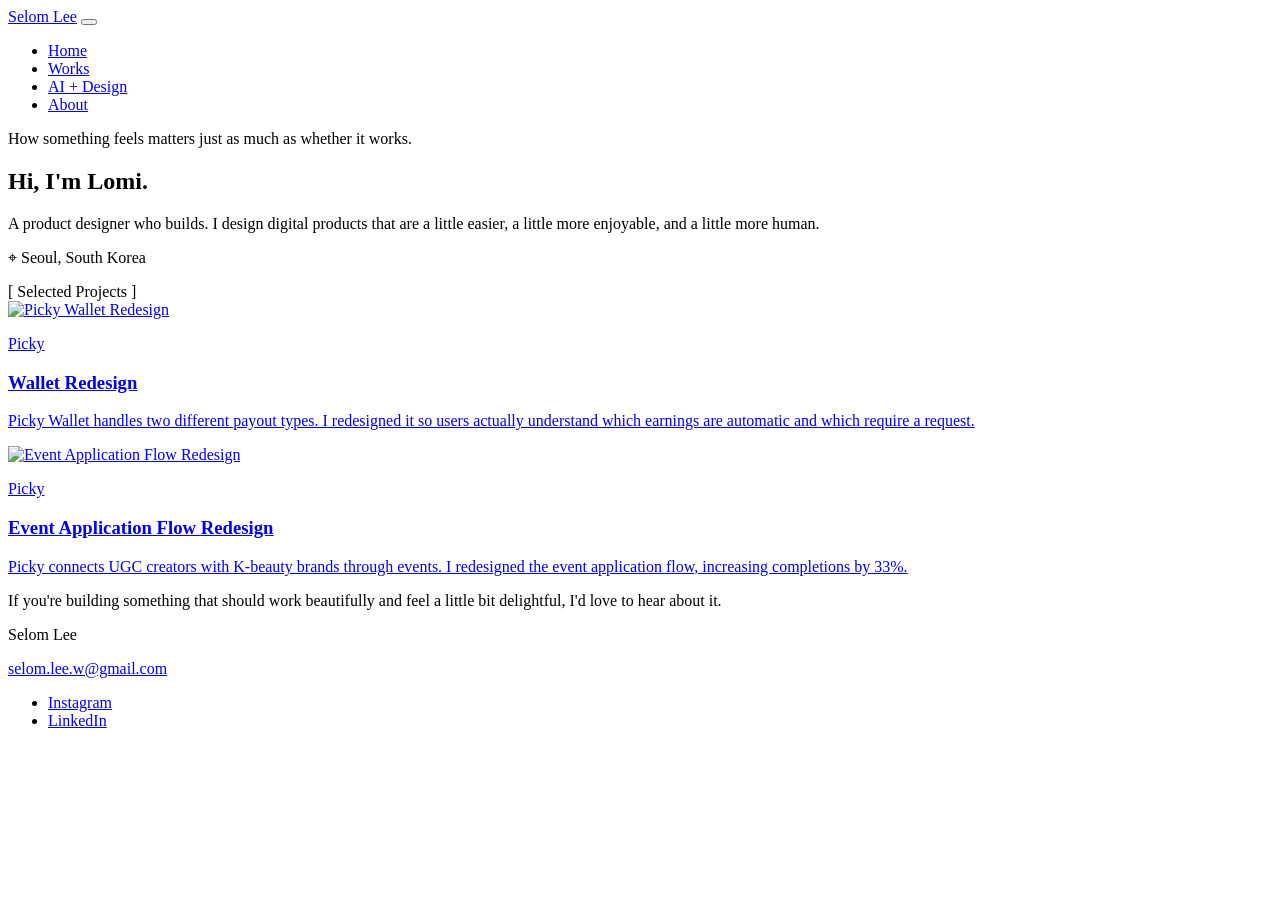
==== index.html @ ad176728 "move index" ====
<!DOCTYPE html>
<html lang="en">
<head>
  <meta charset="UTF-8">
  <meta name="viewport" content="width=device-width, initial-scale=1.0">
  <title>Selom Lee - Product Designer</title>
  <meta name="description" content="Product designer crafting digital products that are easier, more enjoyable, and more human.">
  <link rel="preconnect" href="https://fonts.googleapis.com">
  <link rel="preconnect" href="https://fonts.gstatic.com" crossorigin>
  <link href="https://fonts.googleapis.com/css2?family=Inter:wght@400;500;600&family=Playfair+Display:ital,wght@0,500;1,400;1,500&display=swap" rel="stylesheet">
  <link rel="stylesheet" href="styles.css">
</head>
<body>

  <!-- Navigation -->
  <nav class="nav">
    <div class="nav__inner">
      <a href="index.html" class="nav__logo">Selom Lee</a>
      <button class="nav__toggle" aria-label="Toggle menu" onclick="document.querySelector('.nav__links').classList.toggle('open')">
        <span></span><span></span><span></span>
      </button>
      <ul class="nav__links">
        <li><a href="index.html" class="active">Home</a></li>
        <li><a href="works.html">Works</a></li>
        <li><a href="ai-design.html">AI + Design</a></li>
        <li><a href="about.html">About</a></li>
      </ul>
    </div>
  </nav>

  <!-- Hero -->
  <section class="hero container">
    <p class="hero__tagline">How something feels matters just as much as whether it works.</p>
    <h1>Hi, I'm Lomi.</h1>
    <p class="hero__intro">
      A product designer who builds. I design digital products that are a little easier, a little more enjoyable, and a little more human.
    </p>
    <p class="hero__location">&#x2316; Seoul, South Korea</p>
  </section>

  <!-- Selected Projects -->
  <section class="section container">
    <div class="section-header">
      <span class="section-label">[ Selected Projects ]</span>
    </div>
    <div class="projects-grid">

      <a href="wallet-redesign.html" class="project-card">
        <img src="https://framerusercontent.com/images/ynETDPZxFWWRETZBhGKLnW2p8.png?width=1200" alt="Picky Wallet Redesign" class="project-card__image">
        <div class="project-card__content">
          <p class="project-card__company">Picky</p>
          <h3 class="project-card__title">Wallet Redesign</h3>
          <p class="project-card__desc">Picky Wallet handles two different payout types. I redesigned it so users actually understand which earnings are automatic and which require a request.</p>
        </div>
      </a>

      <a href="event-redesign.html" class="project-card">
        <img src="https://framerusercontent.com/images/ODpQdKh6KxdLfGByVqMewbesAQ.png?width=1200" alt="Event Application Flow Redesign" class="project-card__image">
        <div class="project-card__content">
          <p class="project-card__company">Picky</p>
          <h3 class="project-card__title">Event Application Flow Redesign</h3>
          <p class="project-card__desc">Picky connects UGC creators with K-beauty brands through events. I redesigned the event application flow, increasing completions by 33%.</p>
        </div>
      </a>

    </div>
  </section>

  <!-- CTA -->
  <section class="cta-banner">
    <p class="italic-quote">If you're building something that should work beautifully and feel a little bit delightful, I'd love to hear about it.</p>
  </section>

  <!-- Footer -->
  <footer class="footer">
    <div class="container footer__inner">
      <div>
        <p class="footer__name">Selom Lee</p>
        <a href="mailto:selom.lee.w@gmail.com" class="footer__email">selom.lee.w@gmail.com</a>
      </div>
      <ul class="footer__links">
        <li><a href="https://www.instagram.com/lomm.design" target="_blank" rel="noopener">Instagram</a></li>
        <li><a href="https://www.linkedin.com/in/selomlee/" target="_blank" rel="noopener">LinkedIn</a></li>
      </ul>
    </div>
  </footer>

</body>
</html>
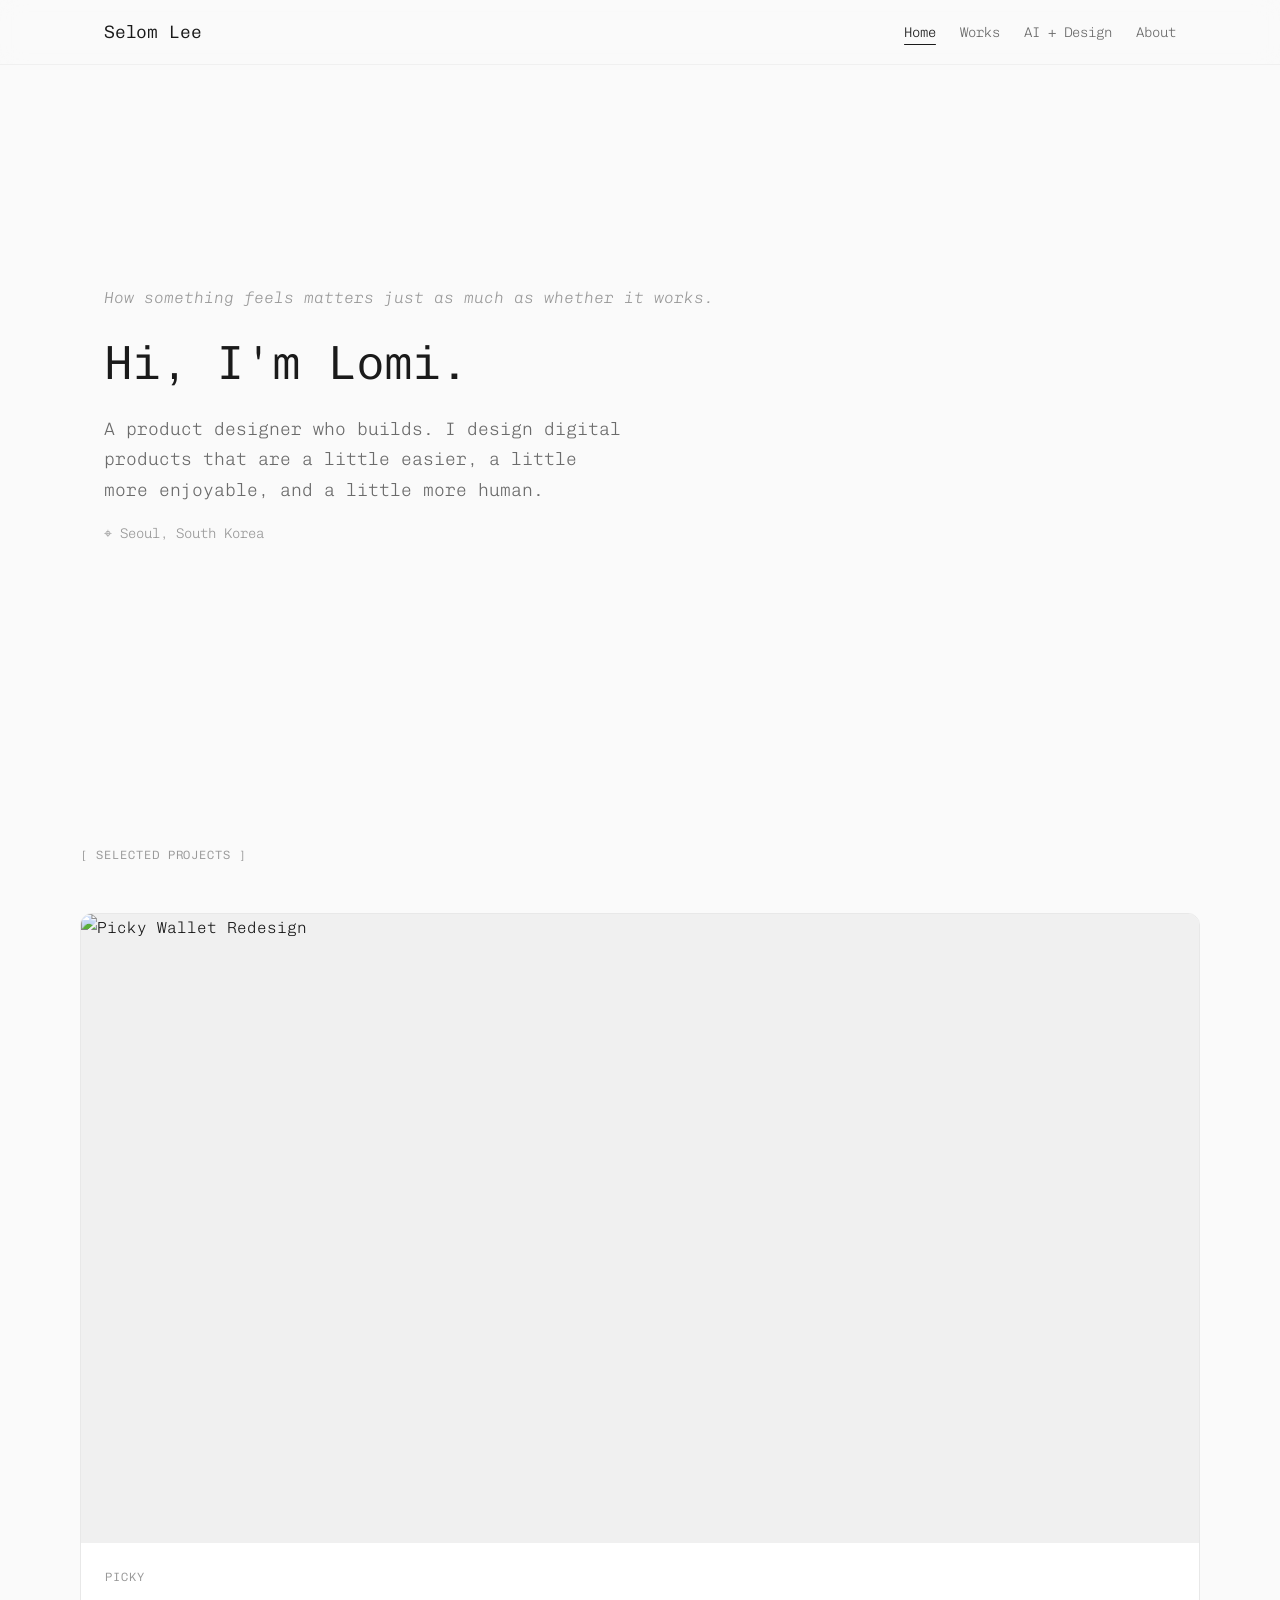
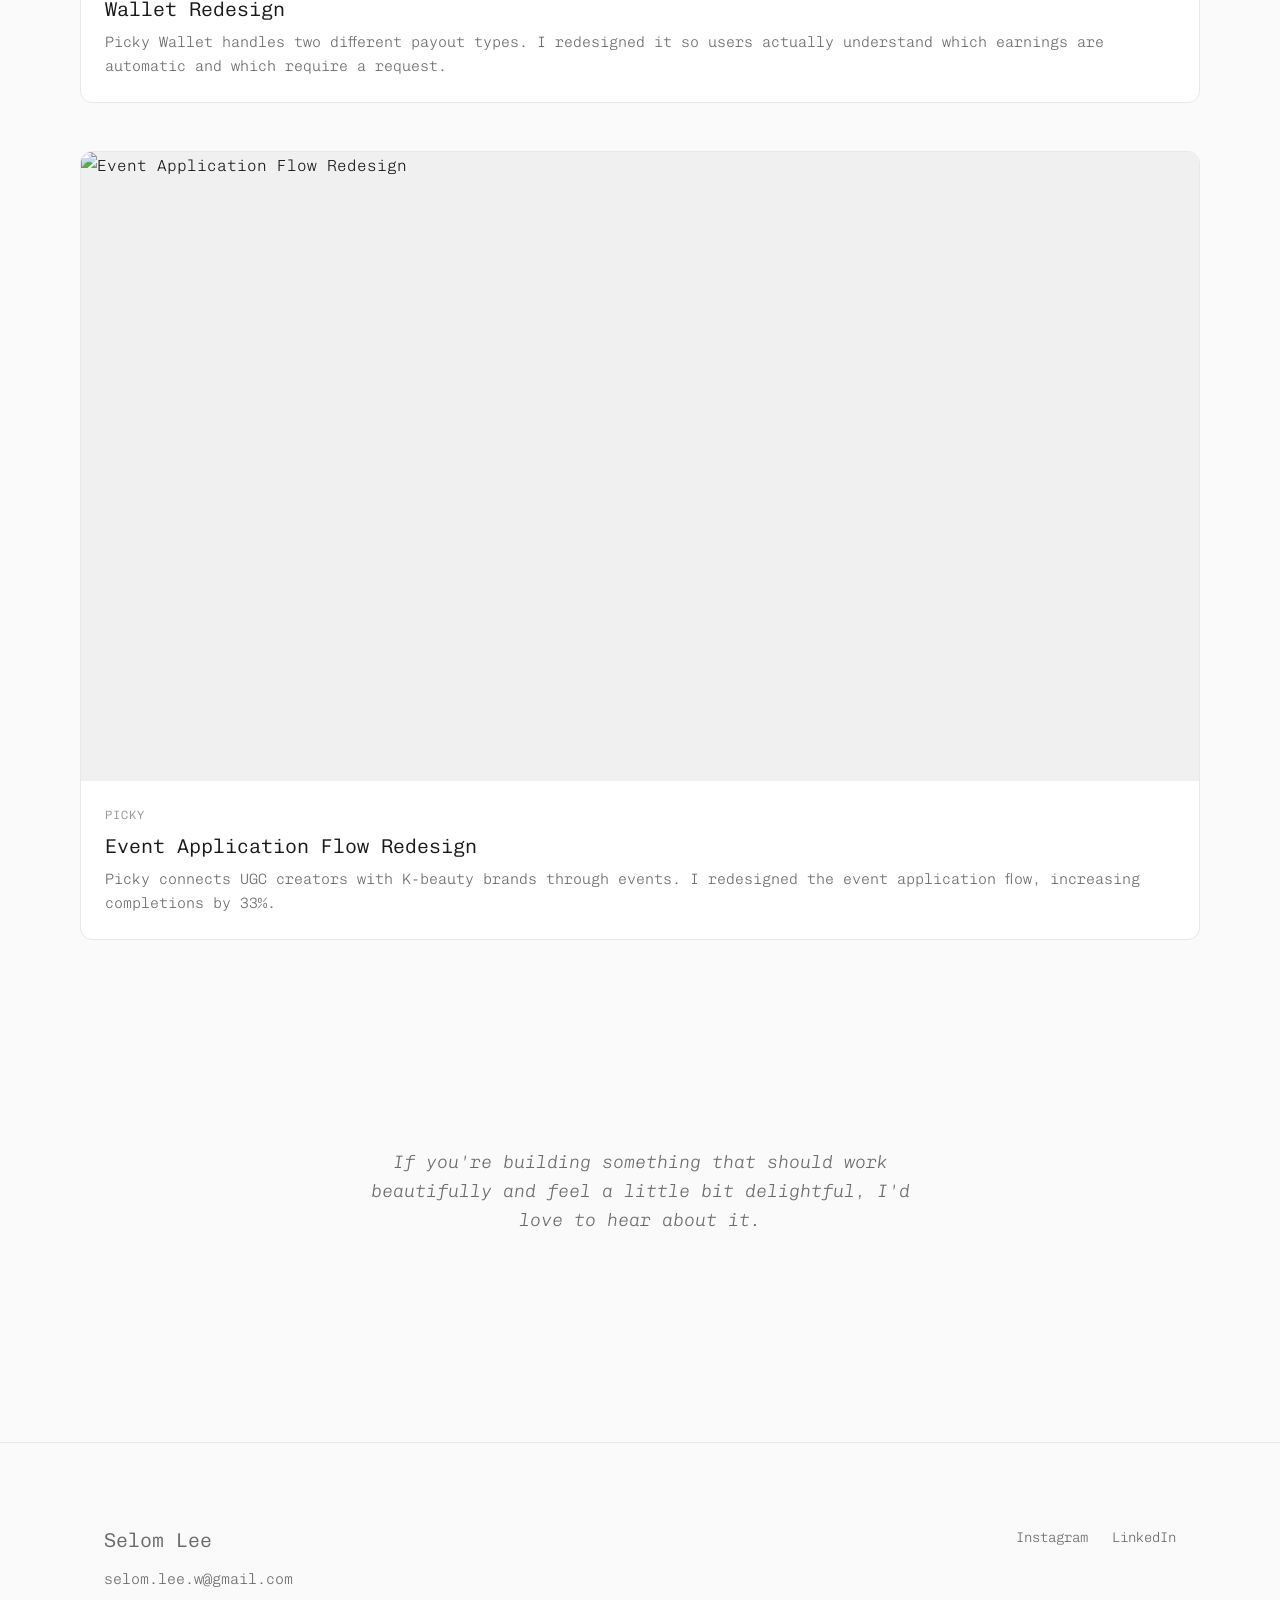
==== commit 693cef13: "Replace Inter + Playfair Display with Chivo Mono and add typography design tokens Switch to Chivo Mo" ====
--- a/index.html
+++ b/index.html
@@ -7,7 +7,7 @@
   <meta name="description" content="Product designer crafting digital products that are easier, more enjoyable, and more human.">
   <link rel="preconnect" href="https://fonts.googleapis.com">
   <link rel="preconnect" href="https://fonts.gstatic.com" crossorigin>
-  <link href="https://fonts.googleapis.com/css2?family=Inter:wght@400;500;600&family=Playfair+Display:ital,wght@0,500;1,400;1,500&display=swap" rel="stylesheet">
+  <link href="https://fonts.googleapis.com/css2?family=Chivo+Mono:wght@200;300&display=swap" rel="stylesheet">
   <link rel="stylesheet" href="styles.css">
 </head>
 <body>
--- a/styles.css
+++ b/styles.css
@@ -0,0 +1,669 @@
+/* ============================================
+   Lomi Portfolio — Design System
+   Minimal, clean, typography-focused
+   ============================================ */
+
+/* --- Reset & Base --- */
+*, *::before, *::after {
+  margin: 0;
+  padding: 0;
+  box-sizing: border-box;
+}
+
+:root {
+  --color-bg: #fafafa;
+  --color-surface: #ffffff;
+  --color-text: #1a1a1a;
+  --color-text-secondary: #6b6b6b;
+  --color-text-tertiary: #999999;
+  --color-accent: #1a1a1a;
+  --color-border: #e8e8e8;
+  --color-border-light: #f0f0f0;
+  --color-tag-bg: #f3f3f3;
+  --color-hover: #f5f5f5;
+
+  --font-mono: 'Chivo Mono', 'SF Mono', 'Fira Code', monospace;
+
+  --weight-xlight: 200;
+  --weight-light: 300;
+
+  --text-2xs: 0.75rem;
+  --text-xs: 0.875rem;
+  --text-sm: 0.9375rem;
+  --text-base: 1rem;
+  --text-md: 1.125rem;
+  --text-lg: 1.25rem;
+  --text-xl: 1.5rem;
+  --text-2xl: 1.75rem;
+  --text-3xl: 2rem;
+  --text-4xl: 3rem;
+
+  --leading-tight: 1.15;
+  --leading-snug: 1.3;
+  --leading-normal: 1.4;
+  --leading-relaxed: 1.6;
+  --leading-loose: 1.7;
+
+  --tracking-tight: -0.02em;
+  --tracking-snug: -0.01em;
+  --tracking-wide: 0.08em;
+
+  --space-xs: 0.5rem;
+  --space-sm: 1rem;
+  --space-md: 1.5rem;
+  --space-lg: 3rem;
+  --space-xl: 5rem;
+  --space-2xl: 8rem;
+
+  --max-width: 1120px;
+  --max-width-narrow: 720px;
+
+  --transition: 0.3s cubic-bezier(0.4, 0, 0.2, 1);
+}
+
+html {
+  font-size: 16px;
+  scroll-behavior: smooth;
+  -webkit-font-smoothing: antialiased;
+  -moz-osx-font-smoothing: grayscale;
+}
+
+body {
+  font-family: var(--font-mono);
+  color: var(--color-text);
+  background-color: var(--color-bg);
+  line-height: var(--leading-loose);
+  font-weight: var(--weight-xlight);
+}
+
+a {
+  color: inherit;
+  text-decoration: none;
+}
+
+img {
+  max-width: 100%;
+  height: auto;
+  display: block;
+}
+
+/* --- Typography --- */
+h1 {
+  font-size: var(--text-4xl);
+  font-weight: var(--weight-light);
+  line-height: var(--leading-tight);
+  letter-spacing: var(--tracking-tight);
+}
+
+h2 {
+  font-size: var(--text-2xl);
+  font-weight: var(--weight-light);
+  line-height: var(--leading-snug);
+  letter-spacing: var(--tracking-snug);
+}
+
+h3 {
+  font-size: var(--text-md);
+  font-weight: var(--weight-light);
+  line-height: var(--leading-normal);
+}
+
+p {
+  font-size: var(--text-base);
+  line-height: var(--leading-loose);
+  color: var(--color-text-secondary);
+}
+
+.text-large {
+  font-size: var(--text-lg);
+  line-height: var(--leading-relaxed);
+}
+
+.text-small {
+  font-size: var(--text-xs);
+}
+
+.text-xs {
+  font-size: var(--text-2xs);
+  text-transform: uppercase;
+  letter-spacing: var(--tracking-wide);
+  font-weight: var(--weight-light);
+  color: var(--color-text-tertiary);
+}
+
+.italic-quote {
+  font-style: italic;
+  font-size: var(--text-md);
+  color: var(--color-text-secondary);
+  line-height: var(--leading-relaxed);
+}
+
+/* --- Layout --- */
+.container {
+  max-width: var(--max-width);
+  margin: 0 auto;
+  padding: 0 var(--space-md);
+}
+
+.container--narrow {
+  max-width: var(--max-width-narrow);
+  margin: 0 auto;
+  padding: 0 var(--space-md);
+}
+
+.section {
+  padding: var(--space-xl) 0;
+}
+
+.section--large {
+  padding: var(--space-2xl) 0;
+}
+
+/* --- Navigation --- */
+.nav {
+  position: fixed;
+  top: 0;
+  left: 0;
+  right: 0;
+  z-index: 100;
+  background: rgba(250, 250, 250, 0.85);
+  backdrop-filter: blur(12px);
+  -webkit-backdrop-filter: blur(12px);
+  border-bottom: 1px solid var(--color-border-light);
+}
+
+.nav__inner {
+  max-width: var(--max-width);
+  margin: 0 auto;
+  padding: 0 var(--space-md);
+  height: 64px;
+  display: flex;
+  align-items: center;
+  justify-content: space-between;
+}
+
+.nav__logo {
+  font-size: var(--text-md);
+  font-weight: var(--weight-light);
+  letter-spacing: var(--tracking-snug);
+}
+
+.nav__links {
+  display: flex;
+  gap: var(--space-md);
+  list-style: none;
+}
+
+.nav__links a {
+  font-size: var(--text-xs);
+  color: var(--color-text-secondary);
+  transition: color var(--transition);
+  position: relative;
+}
+
+.nav__links a:hover,
+.nav__links a.active {
+  color: var(--color-text);
+}
+
+.nav__links a.active::after {
+  content: '';
+  position: absolute;
+  bottom: -4px;
+  left: 0;
+  right: 0;
+  height: 1.5px;
+  background: var(--color-text);
+  border-radius: 1px;
+}
+
+/* Mobile nav toggle */
+.nav__toggle {
+  display: none;
+  background: none;
+  border: none;
+  cursor: pointer;
+  padding: var(--space-xs);
+}
+
+.nav__toggle span {
+  display: block;
+  width: 20px;
+  height: 1.5px;
+  background: var(--color-text);
+  margin: 5px 0;
+  transition: var(--transition);
+}
+
+/* --- Hero --- */
+.hero {
+  min-height: 85vh;
+  display: flex;
+  flex-direction: column;
+  justify-content: center;
+  padding-top: 64px;
+}
+
+.hero__tagline {
+  font-style: italic;
+  font-size: var(--text-base);
+  color: var(--color-text-tertiary);
+  margin-bottom: var(--space-md);
+}
+
+.hero h1 {
+  margin-bottom: var(--space-md);
+}
+
+.hero__intro {
+  font-size: var(--text-md);
+  max-width: 520px;
+  line-height: var(--leading-loose);
+  color: var(--color-text-secondary);
+}
+
+.hero__location {
+  margin-top: var(--space-sm);
+  font-size: var(--text-xs);
+  color: var(--color-text-tertiary);
+}
+
+/* --- Section Header --- */
+.section-header {
+  display: flex;
+  align-items: baseline;
+  gap: var(--space-sm);
+  margin-bottom: var(--space-lg);
+}
+
+.section-label {
+  font-size: var(--text-2xs);
+  text-transform: uppercase;
+  letter-spacing: var(--tracking-wide);
+  color: var(--color-text-tertiary);
+  font-weight: var(--weight-light);
+}
+
+/* --- Project Cards --- */
+.projects-grid {
+  display: grid;
+  grid-template-columns: 1fr;
+  gap: var(--space-lg);
+}
+
+.project-card {
+  display: block;
+  border-radius: 12px;
+  overflow: hidden;
+  background: var(--color-surface);
+  border: 1px solid var(--color-border);
+  transition: transform var(--transition), box-shadow var(--transition);
+}
+
+.project-card:hover {
+  transform: translateY(-4px);
+  box-shadow: 0 12px 40px rgba(0, 0, 0, 0.06);
+}
+
+.project-card__image {
+  width: 100%;
+  aspect-ratio: 16 / 9;
+  object-fit: cover;
+  background: var(--color-border-light);
+}
+
+.project-card__content {
+  padding: var(--space-md);
+}
+
+.project-card__company {
+  font-size: var(--text-2xs);
+  text-transform: uppercase;
+  letter-spacing: var(--tracking-wide);
+  color: var(--color-text-tertiary);
+  font-weight: var(--weight-light);
+  margin-bottom: var(--space-xs);
+}
+
+.project-card__title {
+  font-size: var(--text-lg);
+  font-weight: var(--weight-light);
+  margin-bottom: var(--space-xs);
+  line-height: var(--leading-snug);
+}
+
+.project-card__desc {
+  font-size: var(--text-sm);
+  color: var(--color-text-secondary);
+  line-height: var(--leading-relaxed);
+}
+
+/* --- Case Study Page --- */
+.case-hero {
+  padding-top: calc(64px + var(--space-xl));
+  padding-bottom: var(--space-lg);
+}
+
+.case-hero__subtitle {
+  font-size: var(--text-md);
+  color: var(--color-text-secondary);
+  line-height: var(--leading-loose);
+  max-width: 640px;
+}
+
+.case-meta {
+  display: grid;
+  grid-template-columns: repeat(auto-fit, minmax(140px, 1fr));
+  gap: var(--space-md);
+  padding: var(--space-md) 0;
+  border-top: 1px solid var(--color-border);
+  border-bottom: 1px solid var(--color-border);
+  margin: var(--space-lg) 0;
+}
+
+.case-meta dt {
+  font-size: var(--text-2xs);
+  text-transform: uppercase;
+  letter-spacing: var(--tracking-wide);
+  color: var(--color-text-tertiary);
+  font-weight: var(--weight-light);
+  margin-bottom: 4px;
+}
+
+.case-meta dd {
+  font-size: var(--text-sm);
+  color: var(--color-text);
+}
+
+.case-section {
+  margin-bottom: var(--space-xl);
+}
+
+.case-section__label {
+  font-size: var(--text-2xs);
+  text-transform: uppercase;
+  letter-spacing: var(--tracking-wide);
+  color: var(--color-text-tertiary);
+  font-weight: var(--weight-light);
+  margin-bottom: var(--space-sm);
+}
+
+.case-section h2 {
+  margin-bottom: var(--space-sm);
+}
+
+.case-section p {
+  margin-bottom: var(--space-sm);
+}
+
+.case-image {
+  width: 100%;
+  border-radius: 8px;
+  margin: var(--space-md) 0;
+}
+
+.case-highlight {
+  font-size: var(--text-3xl);
+  font-weight: var(--weight-light);
+  line-height: var(--leading-snug);
+  color: var(--color-text);
+  margin: var(--space-lg) 0;
+  letter-spacing: var(--tracking-snug);
+}
+
+/* --- AI + Design Page --- */
+.ai-intro {
+  padding-top: calc(64px + var(--space-xl));
+  padding-bottom: var(--space-lg);
+}
+
+.ai-card {
+  background: var(--color-surface);
+  border: 1px solid var(--color-border);
+  border-radius: 12px;
+  padding: var(--space-lg);
+  margin-bottom: var(--space-md);
+}
+
+.ai-card__icon {
+  font-size: var(--text-xl);
+  margin-bottom: var(--space-sm);
+}
+
+.ai-card h3 {
+  margin-bottom: var(--space-xs);
+}
+
+.tag {
+  display: inline-block;
+  font-size: var(--text-2xs);
+  padding: 4px 10px;
+  background: var(--color-tag-bg);
+  border-radius: 100px;
+  color: var(--color-text-secondary);
+  margin-right: 4px;
+  margin-bottom: 4px;
+}
+
+.agent-table {
+  width: 100%;
+  border-collapse: collapse;
+  font-size: var(--text-sm);
+  margin: var(--space-md) 0;
+}
+
+.agent-table th {
+  text-align: left;
+  font-size: var(--text-2xs);
+  text-transform: uppercase;
+  letter-spacing: var(--tracking-wide);
+  color: var(--color-text-tertiary);
+  font-weight: var(--weight-light);
+  padding: var(--space-xs) 0;
+  border-bottom: 1px solid var(--color-border);
+}
+
+.agent-table td {
+  padding: var(--space-sm) 0;
+  border-bottom: 1px solid var(--color-border-light);
+  color: var(--color-text-secondary);
+  vertical-align: top;
+}
+
+.agent-table td:first-child {
+  color: var(--color-text);
+  font-weight: var(--weight-light);
+  white-space: nowrap;
+  padding-right: var(--space-md);
+}
+
+/* --- About Page --- */
+.about-header {
+  padding-top: calc(64px + var(--space-xl));
+  padding-bottom: var(--space-lg);
+}
+
+.about-grid {
+  display: grid;
+  grid-template-columns: 1fr 1fr;
+  gap: var(--space-xl);
+  align-items: start;
+}
+
+.experience-item {
+  padding: var(--space-md) 0;
+  border-bottom: 1px solid var(--color-border-light);
+}
+
+.experience-item__period {
+  font-size: var(--text-2xs);
+  text-transform: uppercase;
+  letter-spacing: var(--tracking-wide);
+  color: var(--color-text-tertiary);
+  font-weight: var(--weight-light);
+  margin-bottom: 4px;
+}
+
+.experience-item__role {
+  font-weight: var(--weight-light);
+  margin-bottom: 2px;
+}
+
+.experience-item__company {
+  color: var(--color-text-secondary);
+  font-size: var(--text-sm);
+}
+
+.skills-list {
+  display: flex;
+  flex-wrap: wrap;
+  gap: 6px;
+}
+
+/* --- Footer --- */
+.footer {
+  border-top: 1px solid var(--color-border);
+  padding: var(--space-xl) 0;
+  margin-top: var(--space-xl);
+}
+
+.footer__inner {
+  display: flex;
+  justify-content: space-between;
+  align-items: flex-start;
+}
+
+.footer__name {
+  font-size: var(--text-lg);
+  font-weight: var(--weight-light);
+  margin-bottom: var(--space-xs);
+}
+
+.footer__email {
+  font-size: var(--text-sm);
+  color: var(--color-text-secondary);
+}
+
+.footer__links {
+  display: flex;
+  gap: var(--space-md);
+  list-style: none;
+}
+
+.footer__links a {
+  font-size: var(--text-xs);
+  color: var(--color-text-secondary);
+  transition: color var(--transition);
+}
+
+.footer__links a:hover {
+  color: var(--color-text);
+}
+
+/* --- CTA Banner --- */
+.cta-banner {
+  text-align: center;
+  padding: var(--space-2xl) var(--space-md);
+}
+
+.cta-banner .italic-quote {
+  max-width: 560px;
+  margin: 0 auto;
+}
+
+/* --- Other Work Links --- */
+.other-work {
+  display: grid;
+  grid-template-columns: 1fr 1fr;
+  gap: var(--space-md);
+}
+
+.other-work a {
+  display: block;
+  border-radius: 8px;
+  overflow: hidden;
+  transition: transform var(--transition);
+}
+
+.other-work a:hover {
+  transform: translateY(-2px);
+}
+
+.other-work img {
+  width: 100%;
+  aspect-ratio: 16 / 9;
+  object-fit: cover;
+}
+
+/* --- Responsive --- */
+@media (max-width: 768px) {
+  h1 {
+    font-size: 2.25rem;
+  }
+
+  h2 {
+    font-size: 1.375rem;
+  }
+
+  .hero {
+    min-height: 70vh;
+  }
+
+  .about-grid {
+    grid-template-columns: 1fr;
+    gap: var(--space-lg);
+  }
+
+  .other-work {
+    grid-template-columns: 1fr;
+  }
+
+  .case-highlight {
+    font-size: 1.5rem;
+  }
+
+  .footer__inner {
+    flex-direction: column;
+    gap: var(--space-md);
+  }
+
+  .nav__links {
+    display: none;
+  }
+
+  .nav__links.open {
+    display: flex;
+    flex-direction: column;
+    position: absolute;
+    top: 64px;
+    left: 0;
+    right: 0;
+    background: rgba(250, 250, 250, 0.95);
+    backdrop-filter: blur(12px);
+    padding: var(--space-md);
+    border-bottom: 1px solid var(--color-border);
+    gap: var(--space-sm);
+  }
+
+  .nav__toggle {
+    display: block;
+  }
+}
+
+@media (max-width: 480px) {
+  h1 {
+    font-size: 1.875rem;
+  }
+
+  .case-meta {
+    grid-template-columns: 1fr 1fr;
+  }
+
+  .section {
+    padding: var(--space-lg) 0;
+  }
+
+  .section--large {
+    padding: var(--space-xl) 0;
+  }
+}
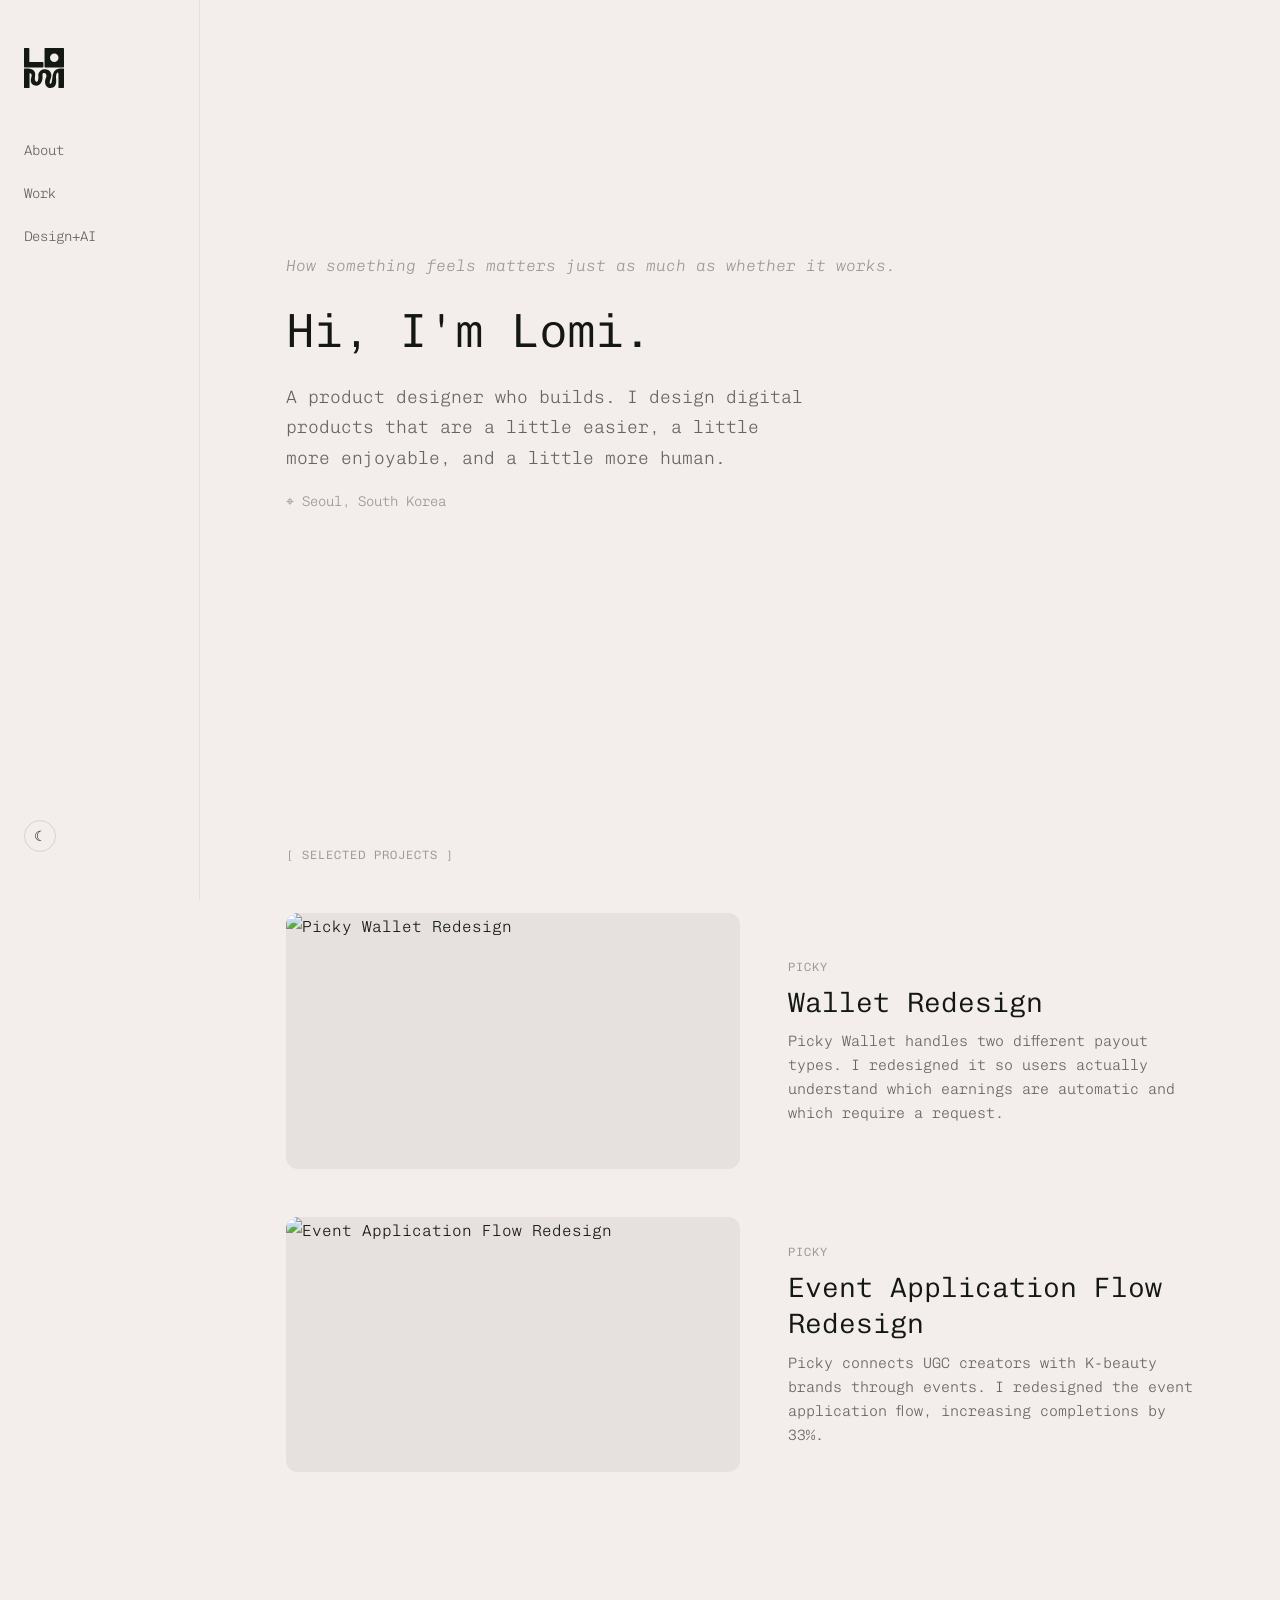
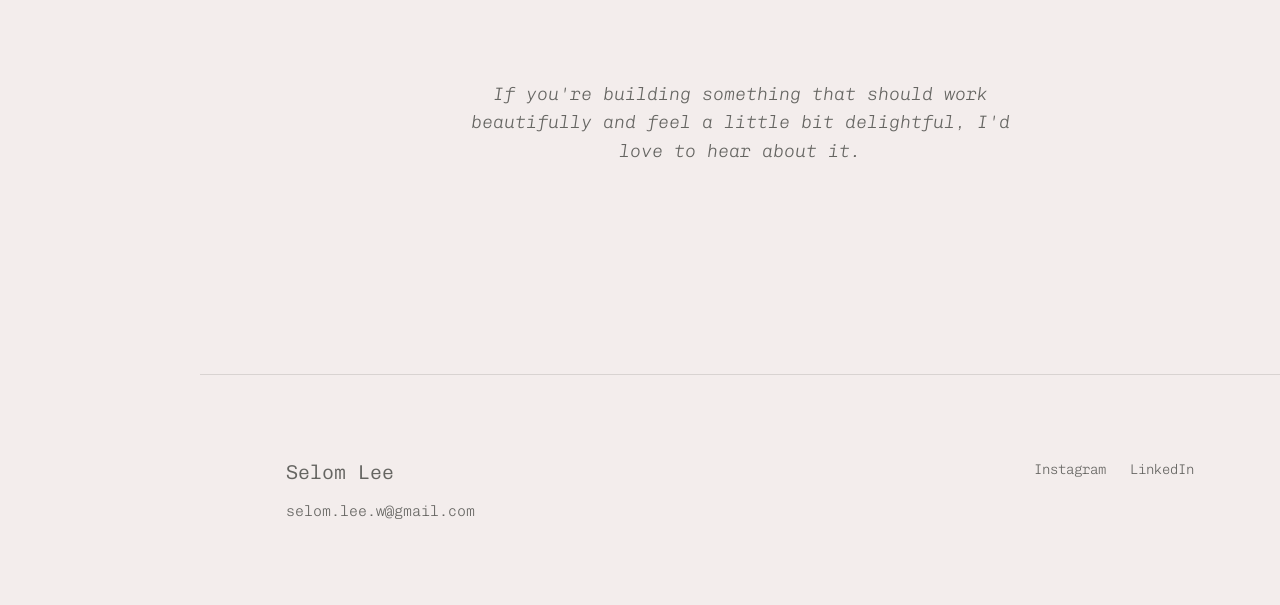
==== commit 6283cadb: "Add color tokens, light/dark theme system, sidebar nav, and project card redesign - Add olive green " ====
--- a/index.html
+++ b/index.html
@@ -15,16 +15,20 @@
   <!-- Navigation -->
   <nav class="nav">
     <div class="nav__inner">
-      <a href="index.html" class="nav__logo">Selom Lee</a>
+      <a href="index.html" class="nav__logo">
+        <svg class="nav__logo-svg" width="40" height="40" viewBox="0 0 40 40" fill="none" aria-label="Lomi"><g clip-path="url(#logo-clip)"><path d="M34.599 20.7842C34.038 20.9072 33.488 21.0902 32.949 21.3592C31.61 22.0282 30.472 23.0822 29.747 24.3662C28.04 27.3882 28.697 31.1612 27.565 34.4282C27.404 34.8942 27.136 35.4252 26.658 35.6552C26.415 35.7722 26.087 35.7632 25.909 35.5652C25.828 35.4742 25.787 35.3562 25.759 35.2392C25.44 33.8972 26.063 32.3792 26.497 31.1322C27.104 29.3902 27.732 27.5892 27.109 25.6302C26.653 24.1962 25.766 22.6352 24.308 21.9652C22.593 21.1772 20.702 20.8562 18.851 21.4052C15.914 22.2762 13.946 24.8942 14.353 27.8822C14.54 29.2552 14.465 30.6632 14.131 32.0102C14.006 32.5162 13.829 33.0382 13.433 33.3892C11.919 34.7332 10.883 32.2042 10.842 31.0912C10.784 29.4812 11.195 27.8762 11.195 26.2642C11.195 23.5862 9.493 21.7772 6.881 21.0732C5.014 20.5692 3.034 20.5412 1.11 20.5772C0.987 20.5792 0.792 20.5802 0.6 20.5802C0.269 20.5782 0 20.8392 0 21.1612V39.4032C0 39.7252 0.269 39.9852 0.6 39.9852H4.956C5.287 39.9852 5.556 39.7242 5.556 39.4032V25.7962C5.556 25.2242 5.522 24.9292 6.305 25.2252C6.805 25.4142 7.211 25.8322 7.425 26.3042C7.737 26.9952 7.704 27.7892 7.549 28.5292C7.394 29.2682 7.124 29.9822 6.976 30.7232C6.804 31.5822 6.79 32.6802 6.899 33.5572C7.026 34.5832 7.494 35.6392 8.27 36.3562C9.958 37.9162 12.866 38.1452 14.879 37.0772C16.812 36.0502 17.86 33.9202 18.288 31.8232C18.552 30.5282 18.628 29.1972 18.512 27.8822C18.434 27.0022 18.323 25.9772 18.987 25.3732C19.328 25.0622 19.824 24.9402 20.289 24.9892C21.569 25.1222 22.431 26.4432 22.469 27.6922C22.51 29.0302 21.779 30.0452 21.409 31.2682C20.837 33.1602 20.842 35.6612 21.843 37.3922C23.467 40.2012 28.025 40.9292 30.468 38.5392C32.725 36.3302 32.2 32.4772 32.038 29.6872C31.956 28.2742 32.009 26.8002 32.665 25.5362C33.083 24.7312 33.989 23.8112 34.306 25.0982C34.49 25.8472 34.46 26.6892 34.46 27.4462C34.46 29.0132 34.46 30.5802 34.46 32.1462C34.46 34.5662 34.46 36.9862 34.46 39.4062C34.46 39.7282 34.729 39.9882 35.06 39.9882H39.403C39.734 39.9882 40.003 39.7272 40.003 39.4062V21.1562C40.003 20.8362 39.738 20.5772 39.408 20.5742L39.142 20.5722C38.722 20.5622 38.287 20.5512 37.845 20.5462C36.732 20.5352 35.649 20.5572 34.601 20.7882L34.599 20.7842Z" fill="currentColor"/><path d="M18.844 13.889H5.334V0.6C5.334 0.269 5.065 0 4.734 0H0.6C0.269 0 0 0.269 0 0.6V18.844C0 19.175 0.269 19.444 0.6 19.444H18.844C19.175 19.444 19.444 19.175 19.444 18.844V14.489C19.444 14.158 19.175 13.889 18.844 13.889Z" fill="currentColor"/><path d="M39.3879 0H21.1439C20.8139 0 20.5439 0.27 20.5439 0.6V18.844C20.5439 19.174 20.8139 19.444 21.1439 19.444H39.3879C39.7179 19.444 39.9879 19.174 39.9879 18.844V0.6C39.9879 0.27 39.7179 0 39.3879 0ZM30.2659 13.953C27.9289 13.953 26.0349 12.059 26.0349 9.722C26.0349 7.385 27.9289 5.491 30.2659 5.491C32.6029 5.491 34.4969 7.385 34.4969 9.722C34.4969 12.059 32.6029 13.953 30.2659 13.953Z" fill="currentColor"/></g><defs><clipPath id="logo-clip"><rect width="40" height="40" fill="white"/></clipPath></defs></svg>
+      </a>
       <button class="nav__toggle" aria-label="Toggle menu" onclick="document.querySelector('.nav__links').classList.toggle('open')">
         <span></span><span></span><span></span>
       </button>
       <ul class="nav__links">
-        <li><a href="index.html" class="active">Home</a></li>
-        <li><a href="works.html">Works</a></li>
-        <li><a href="ai-design.html">AI + Design</a></li>
         <li><a href="about.html">About</a></li>
+        <li><a href="works.html">Work</a></li>
+        <li><a href="ai-design.html">Design+AI</a></li>
       </ul>
+      <button class="theme-toggle" aria-label="Toggle theme" onclick="toggleTheme()">
+        <span class="theme-toggle__icon"></span>
+      </button>
     </div>
   </nav>
 
@@ -85,5 +89,17 @@
     </div>
   </footer>
 
+  <script>
+    function toggleTheme() {
+      const current = document.documentElement.getAttribute('data-theme');
+      const next = current === 'light' ? 'dark' : 'light';
+      document.documentElement.setAttribute('data-theme', next);
+      localStorage.setItem('theme', next);
+    }
+    (function() {
+      const saved = localStorage.getItem('theme');
+      if (saved) document.documentElement.setAttribute('data-theme', saved);
+    })();
+  </script>
 </body>
 </html>
--- a/styles.css
+++ b/styles.css
@@ -11,16 +11,41 @@
 }
 
 :root {
-  --color-bg: #fafafa;
-  --color-surface: #ffffff;
-  --color-text: #1a1a1a;
-  --color-text-secondary: #6b6b6b;
-  --color-text-tertiary: #999999;
-  --color-accent: #1a1a1a;
-  --color-border: #e8e8e8;
-  --color-border-light: #f0f0f0;
-  --color-tag-bg: #f3f3f3;
-  --color-hover: #f5f5f5;
+  /* Foundation Colors — Olive Green */
+  --olive-50: oklch(0.661 0.041 133.723);
+  --olive-100: oklch(0.584 0.036 133.723);
+  --olive-200: oklch(0.508 0.032 133.723);
+  --olive-300: oklch(0.432 0.027 133.723);
+  --olive-500: oklch(0.355 0.022 133.723);
+  --olive-700: oklch(0.279 0.017 133.723);
+  --olive-800: oklch(0.203 0.013 133.723);
+  --olive-900: oklch(0.126 0.008 133.723);
+  --olive-950: oklch(0.05 0.003 133.723);
+
+  /* Foundation Colors — Neutral Pink */
+  --pink-50: oklch(0.95 0.007 30.225);
+  --pink-100: oklch(0.88 0.017 30.225);
+  --pink-200: oklch(0.81 0.029 30.225);
+  --pink-300: oklch(0.741 0.042 30.225);
+  --pink-500: oklch(0.671 0.058 30.225);
+  --pink-700: oklch(0.601 0.064 30.225);
+  --pink-800: oklch(0.531 0.056 30.225);
+  --pink-900: oklch(0.462 0.049 30.225);
+  --pink-950: oklch(0.392 0.041 30.225);
+
+  /* Semantic Colors — Dark Mode (default) */
+  --color-bg: var(--olive-800);
+  --color-surface: var(--olive-700);
+  --color-text: var(--pink-50);
+  --color-text-secondary: oklch(from var(--pink-50) l c h / 0.64);
+  --color-text-tertiary: oklch(from var(--pink-50) l c h / 0.4);
+  --color-accent: var(--pink-100);
+  --color-border: oklch(from var(--pink-50) l c h / 0.12);
+  --color-border-light: oklch(from var(--pink-50) l c h / 0.06);
+  --color-tag-bg: oklch(from var(--pink-50) l c h / 0.08);
+  --color-hover: oklch(from var(--pink-50) l c h / 0.05);
+  --color-nav-bg: oklch(from var(--olive-800) l c h / 0.85);
+  --color-shadow: oklch(0 0 0 / 0.2);
 
   --font-mono: 'Chivo Mono', 'SF Mono', 'Fira Code', monospace;
 
@@ -37,6 +62,7 @@
   --text-2xl: 1.75rem;
   --text-3xl: 2rem;
   --text-4xl: 3rem;
+  --text-5xl: 5rem;
 
   --leading-tight: 1.15;
   --leading-snug: 1.3;
@@ -61,6 +87,40 @@
   --transition: 0.3s cubic-bezier(0.4, 0, 0.2, 1);
 }
 
+/* Light mode — explicit toggle */
+[data-theme="light"] {
+  --color-bg: var(--pink-50);
+  --color-surface: var(--pink-100);
+  --color-text: var(--olive-800);
+  --color-text-secondary: oklch(from var(--olive-800) l c h / 0.64);
+  --color-text-tertiary: oklch(from var(--olive-800) l c h / 0.4);
+  --color-accent: var(--olive-700);
+  --color-border: oklch(from var(--olive-800) l c h / 0.12);
+  --color-border-light: oklch(from var(--olive-800) l c h / 0.06);
+  --color-tag-bg: oklch(from var(--olive-800) l c h / 0.08);
+  --color-hover: oklch(from var(--olive-800) l c h / 0.05);
+  --color-nav-bg: oklch(from var(--pink-50) l c h / 0.85);
+  --color-shadow: oklch(0 0 0 / 0.06);
+}
+
+/* Light mode — system preference (when no explicit choice) */
+@media (prefers-color-scheme: light) {
+  :root:not([data-theme]) {
+    --color-bg: var(--pink-50);
+    --color-surface: var(--pink-100);
+    --color-text: var(--olive-800);
+    --color-text-secondary: oklch(from var(--olive-800) l c h / 0.64);
+    --color-text-tertiary: oklch(from var(--olive-800) l c h / 0.4);
+    --color-accent: var(--olive-700);
+    --color-border: oklch(from var(--olive-800) l c h / 0.12);
+    --color-border-light: oklch(from var(--olive-800) l c h / 0.06);
+    --color-tag-bg: oklch(from var(--olive-800) l c h / 0.08);
+    --color-hover: oklch(from var(--olive-800) l c h / 0.05);
+    --color-nav-bg: oklch(from var(--pink-50) l c h / 0.85);
+    --color-shadow: oklch(0 0 0 / 0.06);
+  }
+}
+
 html {
   font-size: 16px;
   scroll-behavior: smooth;
@@ -74,6 +134,7 @@
   background-color: var(--color-bg);
   line-height: var(--leading-loose);
   font-weight: var(--weight-xlight);
+  margin-left: 200px;
 }
 
 a {
@@ -139,16 +200,10 @@
 }
 
 /* --- Layout --- */
-.container {
-  max-width: var(--max-width);
+.container,
+.container--narrow {
+  width: 84%;
   margin: 0 auto;
-  padding: 0 var(--space-md);
-}
-
-.container--narrow {
-  max-width: var(--max-width-narrow);
-  margin: 0 auto;
-  padding: 0 var(--space-md);
 }
 
 .section {
@@ -164,33 +219,35 @@
   position: fixed;
   top: 0;
   left: 0;
-  right: 0;
+  bottom: 0;
+  width: 200px;
   z-index: 100;
-  background: rgba(250, 250, 250, 0.85);
-  backdrop-filter: blur(12px);
-  -webkit-backdrop-filter: blur(12px);
-  border-bottom: 1px solid var(--color-border-light);
+  background: transparent;
+  border-right: 1px solid var(--color-border-light);
 }
 
 .nav__inner {
-  max-width: var(--max-width);
-  margin: 0 auto;
-  padding: 0 var(--space-md);
-  height: 64px;
-  display: flex;
-  align-items: center;
-  justify-content: space-between;
+  height: 100%;
+  padding: var(--space-lg) var(--space-md);
+  display: flex;
+  flex-direction: column;
+  align-items: flex-start;
 }
 
 .nav__logo {
-  font-size: var(--text-md);
-  font-weight: var(--weight-light);
-  letter-spacing: var(--tracking-snug);
+  display: block;
+  margin-bottom: var(--space-lg);
+  color: var(--color-text);
+}
+
+.nav__logo-svg {
+  display: block;
 }
 
 .nav__links {
   display: flex;
-  gap: var(--space-md);
+  flex-direction: column;
+  gap: var(--space-sm);
   list-style: none;
 }
 
@@ -209,9 +266,9 @@
 .nav__links a.active::after {
   content: '';
   position: absolute;
-  bottom: -4px;
+  bottom: -2px;
   left: 0;
-  right: 0;
+  width: 100%;
   height: 1.5px;
   background: var(--color-text);
   border-radius: 1px;
@@ -235,13 +292,41 @@
   transition: var(--transition);
 }
 
+/* Theme toggle */
+.theme-toggle {
+  margin-top: auto;
+  background: none;
+  border: 1px solid var(--color-border);
+  border-radius: 50%;
+  width: 32px;
+  height: 32px;
+  cursor: pointer;
+  display: flex;
+  align-items: center;
+  justify-content: center;
+  transition: border-color var(--transition);
+}
+
+.theme-toggle:hover {
+  border-color: var(--color-text);
+}
+
+.theme-toggle__icon::before {
+  content: '\263E';
+  font-size: var(--text-xs);
+  color: var(--color-text);
+}
+
+[data-theme="light"] .theme-toggle__icon::before {
+  content: '\263C';
+}
+
 /* --- Hero --- */
 .hero {
   min-height: 85vh;
   display: flex;
   flex-direction: column;
   justify-content: center;
-  padding-top: 64px;
 }
 
 .hero__tagline {
@@ -292,28 +377,24 @@
 }
 
 .project-card {
-  display: block;
-  border-radius: 12px;
-  overflow: hidden;
-  background: var(--color-surface);
-  border: 1px solid var(--color-border);
-  transition: transform var(--transition), box-shadow var(--transition);
-}
-
-.project-card:hover {
-  transform: translateY(-4px);
-  box-shadow: 0 12px 40px rgba(0, 0, 0, 0.06);
+  display: flex;
+  gap: var(--space-lg);
+  align-items: center;
 }
 
 .project-card__image {
-  width: 100%;
+  width: 50%;
+  flex-shrink: 0;
   aspect-ratio: 16 / 9;
   object-fit: cover;
+  border-radius: 12px;
   background: var(--color-border-light);
 }
 
 .project-card__content {
-  padding: var(--space-md);
+  display: flex;
+  flex-direction: column;
+  justify-content: center;
 }
 
 .project-card__company {
@@ -326,7 +407,7 @@
 }
 
 .project-card__title {
-  font-size: var(--text-lg);
+  font-size: var(--text-2xl);
   font-weight: var(--weight-light);
   margin-bottom: var(--space-xs);
   line-height: var(--leading-snug);
@@ -340,8 +421,13 @@
 
 /* --- Case Study Page --- */
 .case-hero {
-  padding-top: calc(64px + var(--space-xl));
+  padding-top: var(--space-xl);
   padding-bottom: var(--space-lg);
+}
+
+.case-hero h1 {
+  font-size: var(--text-5xl);
+  font-weight: var(--weight-xlight);
 }
 
 .case-hero__subtitle {
@@ -413,7 +499,7 @@
 
 /* --- AI + Design Page --- */
 .ai-intro {
-  padding-top: calc(64px + var(--space-xl));
+  padding-top: var(--space-xl);
   padding-bottom: var(--space-lg);
 }
 
@@ -479,7 +565,7 @@
 
 /* --- About Page --- */
 .about-header {
-  padding-top: calc(64px + var(--space-xl));
+  padding-top: var(--space-xl);
   padding-bottom: var(--space-lg);
 }
 
@@ -605,8 +691,12 @@
     font-size: 1.375rem;
   }
 
-  .hero {
-    min-height: 70vh;
+  .project-card {
+    flex-direction: column;
+  }
+
+  .project-card__image {
+    width: 100%;
   }
 
   .about-grid {
@@ -625,6 +715,41 @@
   .footer__inner {
     flex-direction: column;
     gap: var(--space-md);
+  }
+
+  body {
+    margin-left: 0;
+  }
+
+  .nav {
+    position: fixed;
+    top: 0;
+    left: 0;
+    right: 0;
+    bottom: auto;
+    width: 100%;
+    height: 64px;
+    background: var(--color-nav-bg);
+    backdrop-filter: blur(12px);
+    -webkit-backdrop-filter: blur(12px);
+    border-bottom: 1px solid var(--color-border-light);
+  }
+
+  .nav__inner {
+    flex-direction: row;
+    align-items: center;
+    justify-content: space-between;
+    padding: 0 var(--space-md);
+    height: 100%;
+  }
+
+  .nav__logo {
+    margin-bottom: 0;
+  }
+
+  .nav__logo-svg {
+    width: 32px;
+    height: 32px;
   }
 
   .nav__links {
@@ -638,8 +763,9 @@
     top: 64px;
     left: 0;
     right: 0;
-    background: rgba(250, 250, 250, 0.95);
+    background: var(--color-nav-bg);
     backdrop-filter: blur(12px);
+    -webkit-backdrop-filter: blur(12px);
     padding: var(--space-md);
     border-bottom: 1px solid var(--color-border);
     gap: var(--space-sm);
@@ -648,6 +774,21 @@
   .nav__toggle {
     display: block;
   }
+
+  .theme-toggle {
+    margin-top: 0;
+  }
+
+  .hero {
+    min-height: 70vh;
+    padding-top: 64px;
+  }
+
+  .case-hero,
+  .ai-intro,
+  .about-header {
+    padding-top: calc(64px + var(--space-xl));
+  }
 }
 
 @media (max-width: 480px) {
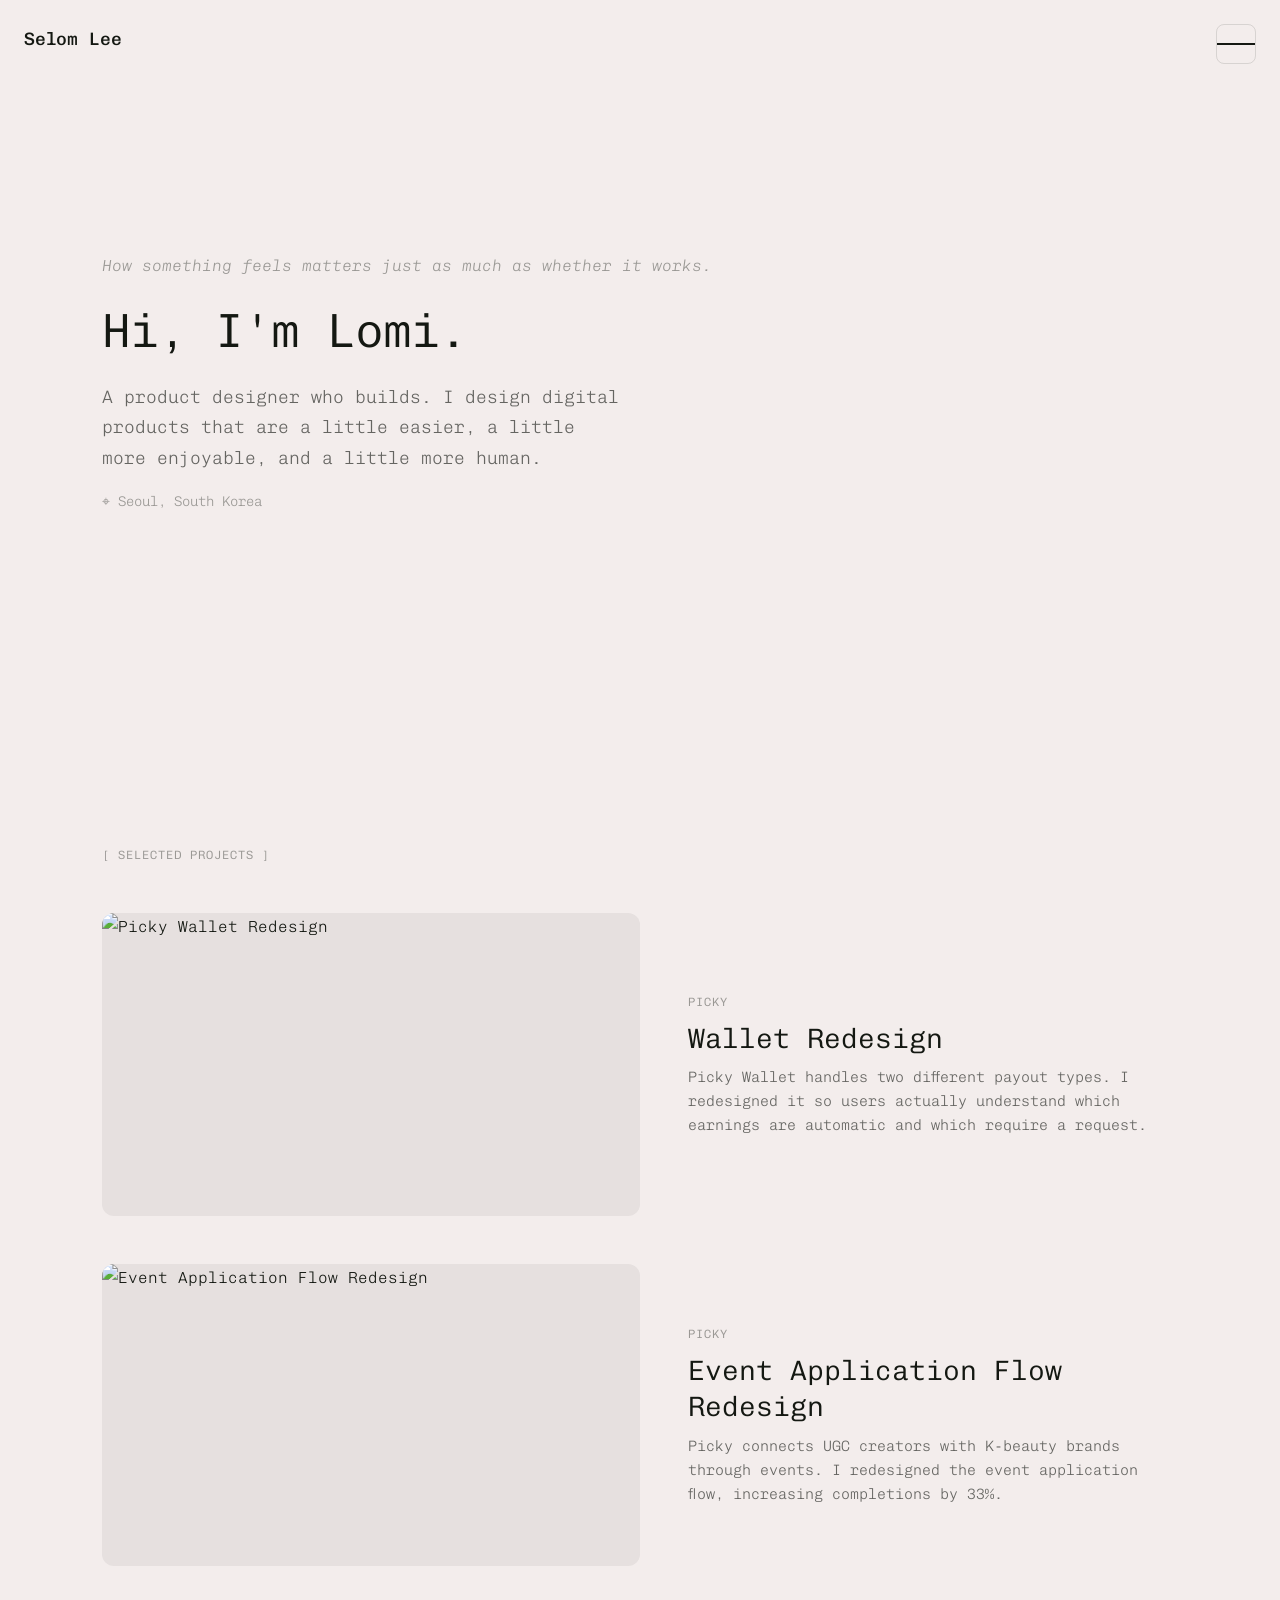
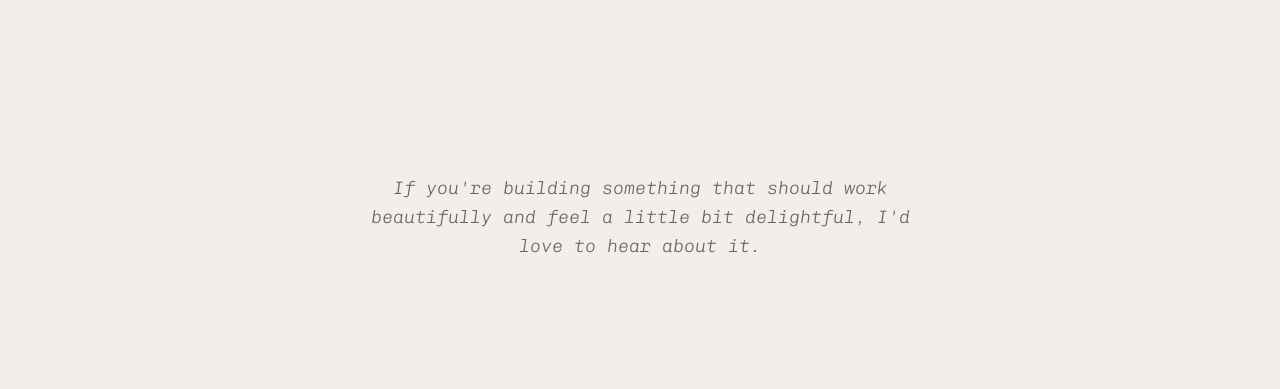
==== commit 16139fea: "Replace nav with offmenu-style dropdown panel and delete footer - Nav becomes a toggle button (top-r" ====
--- a/index.html
+++ b/index.html
@@ -14,21 +14,30 @@
 
   <!-- Navigation -->
   <nav class="nav">
-    <div class="nav__inner">
-      <a href="index.html" class="nav__logo">
-        <svg class="nav__logo-svg" width="40" height="40" viewBox="0 0 40 40" fill="none" aria-label="Lomi"><g clip-path="url(#logo-clip)"><path d="M34.599 20.7842C34.038 20.9072 33.488 21.0902 32.949 21.3592C31.61 22.0282 30.472 23.0822 29.747 24.3662C28.04 27.3882 28.697 31.1612 27.565 34.4282C27.404 34.8942 27.136 35.4252 26.658 35.6552C26.415 35.7722 26.087 35.7632 25.909 35.5652C25.828 35.4742 25.787 35.3562 25.759 35.2392C25.44 33.8972 26.063 32.3792 26.497 31.1322C27.104 29.3902 27.732 27.5892 27.109 25.6302C26.653 24.1962 25.766 22.6352 24.308 21.9652C22.593 21.1772 20.702 20.8562 18.851 21.4052C15.914 22.2762 13.946 24.8942 14.353 27.8822C14.54 29.2552 14.465 30.6632 14.131 32.0102C14.006 32.5162 13.829 33.0382 13.433 33.3892C11.919 34.7332 10.883 32.2042 10.842 31.0912C10.784 29.4812 11.195 27.8762 11.195 26.2642C11.195 23.5862 9.493 21.7772 6.881 21.0732C5.014 20.5692 3.034 20.5412 1.11 20.5772C0.987 20.5792 0.792 20.5802 0.6 20.5802C0.269 20.5782 0 20.8392 0 21.1612V39.4032C0 39.7252 0.269 39.9852 0.6 39.9852H4.956C5.287 39.9852 5.556 39.7242 5.556 39.4032V25.7962C5.556 25.2242 5.522 24.9292 6.305 25.2252C6.805 25.4142 7.211 25.8322 7.425 26.3042C7.737 26.9952 7.704 27.7892 7.549 28.5292C7.394 29.2682 7.124 29.9822 6.976 30.7232C6.804 31.5822 6.79 32.6802 6.899 33.5572C7.026 34.5832 7.494 35.6392 8.27 36.3562C9.958 37.9162 12.866 38.1452 14.879 37.0772C16.812 36.0502 17.86 33.9202 18.288 31.8232C18.552 30.5282 18.628 29.1972 18.512 27.8822C18.434 27.0022 18.323 25.9772 18.987 25.3732C19.328 25.0622 19.824 24.9402 20.289 24.9892C21.569 25.1222 22.431 26.4432 22.469 27.6922C22.51 29.0302 21.779 30.0452 21.409 31.2682C20.837 33.1602 20.842 35.6612 21.843 37.3922C23.467 40.2012 28.025 40.9292 30.468 38.5392C32.725 36.3302 32.2 32.4772 32.038 29.6872C31.956 28.2742 32.009 26.8002 32.665 25.5362C33.083 24.7312 33.989 23.8112 34.306 25.0982C34.49 25.8472 34.46 26.6892 34.46 27.4462C34.46 29.0132 34.46 30.5802 34.46 32.1462C34.46 34.5662 34.46 36.9862 34.46 39.4062C34.46 39.7282 34.729 39.9882 35.06 39.9882H39.403C39.734 39.9882 40.003 39.7272 40.003 39.4062V21.1562C40.003 20.8362 39.738 20.5772 39.408 20.5742L39.142 20.5722C38.722 20.5622 38.287 20.5512 37.845 20.5462C36.732 20.5352 35.649 20.5572 34.601 20.7882L34.599 20.7842Z" fill="currentColor"/><path d="M18.844 13.889H5.334V0.6C5.334 0.269 5.065 0 4.734 0H0.6C0.269 0 0 0.269 0 0.6V18.844C0 19.175 0.269 19.444 0.6 19.444H18.844C19.175 19.444 19.444 19.175 19.444 18.844V14.489C19.444 14.158 19.175 13.889 18.844 13.889Z" fill="currentColor"/><path d="M39.3879 0H21.1439C20.8139 0 20.5439 0.27 20.5439 0.6V18.844C20.5439 19.174 20.8139 19.444 21.1439 19.444H39.3879C39.7179 19.444 39.9879 19.174 39.9879 18.844V0.6C39.9879 0.27 39.7179 0 39.3879 0ZM30.2659 13.953C27.9289 13.953 26.0349 12.059 26.0349 9.722C26.0349 7.385 27.9289 5.491 30.2659 5.491C32.6029 5.491 34.4969 7.385 34.4969 9.722C34.4969 12.059 32.6029 13.953 30.2659 13.953Z" fill="currentColor"/></g><defs><clipPath id="logo-clip"><rect width="40" height="40" fill="white"/></clipPath></defs></svg>
-      </a>
-      <button class="nav__toggle" aria-label="Toggle menu" onclick="document.querySelector('.nav__links').classList.toggle('open')">
-        <span></span><span></span><span></span>
-      </button>
-      <ul class="nav__links">
-        <li><a href="about.html">About</a></li>
-        <li><a href="works.html">Work</a></li>
-        <li><a href="ai-design.html">Design+AI</a></li>
-      </ul>
-      <button class="theme-toggle" aria-label="Toggle theme" onclick="toggleTheme()">
-        <span class="theme-toggle__icon"></span>
-      </button>
+    <a href="index.html" class="nav__logo">Selom Lee</a>
+    <button class="nav__toggle" aria-label="Toggle menu">
+      <span></span><span></span><span></span>
+    </button>
+    <div class="nav__panel">
+      <div class="nav__panel-bg"></div>
+      <div class="nav__panel-content">
+        <div class="nav__panel-inner">
+          <ul class="nav__links">
+            <li><a href="about.html">About</a></li>
+            <li><a href="works.html">Work</a></li>
+            <li><a href="ai-design.html">AI + Design</a></li>
+          </ul>
+          <div class="nav__meta">
+            <p class="nav__meta-label">Connect</p>
+            <a href="mailto:selom.lee.w@gmail.com">selom.lee.w@gmail.com</a>
+            <a href="https://www.instagram.com/lomm.design" target="_blank" rel="noopener">Instagram</a>
+            <a href="https://www.linkedin.com/in/selomlee/" target="_blank" rel="noopener">LinkedIn</a>
+          </div>
+          <button class="theme-toggle" aria-label="Toggle theme" onclick="toggleTheme()">
+            <span class="theme-toggle__icon"></span>
+          </button>
+        </div>
+      </div>
     </div>
   </nav>
 
@@ -75,21 +84,8 @@
     <p class="italic-quote">If you're building something that should work beautifully and feel a little bit delightful, I'd love to hear about it.</p>
   </section>
 
-  <!-- Footer -->
-  <footer class="footer">
-    <div class="container footer__inner">
-      <div>
-        <p class="footer__name">Selom Lee</p>
-        <a href="mailto:selom.lee.w@gmail.com" class="footer__email">selom.lee.w@gmail.com</a>
-      </div>
-      <ul class="footer__links">
-        <li><a href="https://www.instagram.com/lomm.design" target="_blank" rel="noopener">Instagram</a></li>
-        <li><a href="https://www.linkedin.com/in/selomlee/" target="_blank" rel="noopener">LinkedIn</a></li>
-      </ul>
-    </div>
-  </footer>
-
   <script>
+    // Theme toggle
     function toggleTheme() {
       const current = document.documentElement.getAttribute('data-theme');
       const next = current === 'light' ? 'dark' : 'light';
@@ -100,6 +96,35 @@
       const saved = localStorage.getItem('theme');
       if (saved) document.documentElement.setAttribute('data-theme', saved);
     })();
+
+    // Nav toggle
+    (function() {
+      const nav = document.querySelector('.nav');
+      const toggle = document.querySelector('.nav__toggle');
+      let menuOpen = false;
+      let scrollPos = 0;
+
+      toggle.addEventListener('click', function(e) {
+        e.stopPropagation();
+        menuOpen = !menuOpen;
+        nav.classList.toggle('nav--open', menuOpen);
+        scrollPos = window.scrollY;
+      });
+
+      document.addEventListener('click', function(e) {
+        if (menuOpen && !nav.contains(e.target)) {
+          menuOpen = false;
+          nav.classList.remove('nav--open');
+        }
+      });
+
+      window.addEventListener('scroll', function() {
+        if (menuOpen && Math.abs(window.scrollY - scrollPos) > 500) {
+          menuOpen = false;
+          nav.classList.remove('nav--open');
+        }
+      });
+    })();
   </script>
 </body>
 </html>
--- a/styles.css
+++ b/styles.css
@@ -134,7 +134,6 @@
   background-color: var(--color-bg);
   line-height: var(--leading-loose);
   font-weight: var(--weight-xlight);
-  margin-left: 200px;
 }
 
 a {
@@ -219,77 +218,184 @@
   position: fixed;
   top: 0;
   left: 0;
-  bottom: 0;
-  width: 200px;
+  right: 0;
   z-index: 100;
-  background: transparent;
-  border-right: 1px solid var(--color-border-light);
-}
-
-.nav__inner {
+  padding: var(--space-md);
+  pointer-events: none;
+}
+
+.nav__logo {
+  position: fixed;
+  top: var(--space-md);
+  left: var(--space-md);
+  font-size: 1.125rem;
+  font-weight: 500;
+  letter-spacing: -0.01em;
+  pointer-events: auto;
+  z-index: 101;
+}
+
+
+.nav__toggle {
+  position: fixed;
+  top: var(--space-md);
+  right: var(--space-md);
+  width: 40px;
+  height: 40px;
+  display: flex;
+  align-items: center;
+  justify-content: center;
+  background: none;
+  border: 1px solid var(--color-border);
+  border-radius: 8px;
+  cursor: pointer;
+  pointer-events: auto;
+  z-index: 102;
+  transition: border-color var(--transition);
+}
+
+.nav__toggle:hover {
+  border-color: var(--color-text);
+}
+
+.nav__toggle span {
+  display: block;
+  width: 16px;
+  height: 1.5px;
+  background: var(--color-text);
+  margin: 3px 0;
+  transition: transform 300ms ease-in-out, opacity 300ms ease-in-out;
+}
+
+/* Toggle X state */
+.nav--open .nav__toggle span:nth-child(1) {
+  transform: translateY(4.5px) rotate(45deg);
+}
+
+.nav--open .nav__toggle span:nth-child(2) {
+  opacity: 0;
+}
+
+.nav--open .nav__toggle span:nth-child(3) {
+  transform: translateY(-4.5px) rotate(-45deg);
+}
+
+/* Panel */
+.nav__panel {
+  position: fixed;
+  top: var(--space-md);
+  right: var(--space-md);
+  z-index: 101;
+  pointer-events: none;
+}
+
+.nav--open .nav__panel {
+  pointer-events: auto;
+}
+
+/* Panel background */
+.nav__panel-bg {
+  position: absolute;
+  top: 0;
+  right: 0;
+  width: 40px;
+  height: 40px;
+  background: var(--color-surface);
+  border-radius: 12px;
+  border: 1px solid var(--color-border);
+  opacity: 0;
+  transform-origin: top right;
+  transition:
+    width 200ms ease-in-out 200ms,
+    height 200ms ease-in-out,
+    opacity 200ms ease-in-out 200ms;
+}
+
+.nav--open .nav__panel-bg {
+  width: 100%;
   height: 100%;
+  opacity: 1;
+  transition:
+    width 300ms ease-in-out,
+    height 200ms ease-in-out 200ms,
+    opacity 200ms ease-in-out;
+}
+
+/* Panel content */
+.nav__panel-content {
+  display: grid;
+  grid-template-rows: 0fr;
+  opacity: 0;
+  filter: blur(4px);
+  transition:
+    grid-template-rows 200ms ease-in-out 200ms,
+    opacity 100ms ease-in-out,
+    filter 100ms ease-in-out;
+}
+
+.nav--open .nav__panel-content {
+  grid-template-rows: 1fr;
+  opacity: 1;
+  filter: blur(0);
+  transition:
+    grid-template-rows 400ms ease-in-out 200ms,
+    opacity 400ms ease-in-out 300ms,
+    filter 200ms ease-in-out 300ms;
+}
+
+.nav__panel-inner {
+  overflow: hidden;
   padding: var(--space-lg) var(--space-md);
-  display: flex;
-  flex-direction: column;
-  align-items: flex-start;
-}
-
-.nav__logo {
-  display: block;
-  margin-bottom: var(--space-lg);
-  color: var(--color-text);
-}
-
-.nav__logo-svg {
-  display: block;
-}
-
+  min-width: 280px;
+}
+
+/* Nav links */
 .nav__links {
   display: flex;
   flex-direction: column;
   gap: var(--space-sm);
   list-style: none;
+  margin-bottom: var(--space-lg);
 }
 
 .nav__links a {
-  font-size: var(--text-xs);
+  font-size: 1.25rem;
+  font-weight: 500;
+  color: var(--color-text);
+  transition: opacity 100ms ease-in-out;
+  display: block;
+}
+
+.nav__links:has(a:hover) a:not(:hover) {
+  opacity: 0.4;
+}
+
+/* Meta / connect section */
+.nav__meta {
+  display: flex;
+  flex-direction: column;
+  gap: var(--space-xs);
+  padding-top: var(--space-md);
+  border-top: 1px solid var(--color-border-light);
+}
+
+.nav__meta-label {
+  font-size: 0.75rem;
+  text-transform: uppercase;
+  letter-spacing: 0.08em;
+  color: var(--color-text-tertiary);
+  font-weight: 500;
+  margin-bottom: var(--space-xs);
+}
+
+.nav__meta a {
+  font-size: 0.875rem;
   color: var(--color-text-secondary);
   transition: color var(--transition);
-  position: relative;
-}
-
-.nav__links a:hover,
-.nav__links a.active {
+}
+
+.nav__meta a:hover {
   color: var(--color-text);
-}
-
-.nav__links a.active::after {
-  content: '';
-  position: absolute;
-  bottom: -2px;
-  left: 0;
-  width: 100%;
-  height: 1.5px;
-  background: var(--color-text);
-  border-radius: 1px;
-}
-
-/* Mobile nav toggle */
-.nav__toggle {
-  display: none;
-  background: none;
-  border: none;
-  cursor: pointer;
-  padding: var(--space-xs);
-}
-
-.nav__toggle span {
-  display: block;
-  width: 20px;
-  height: 1.5px;
-  background: var(--color-text);
-  margin: 5px 0;
-  transition: var(--transition);
 }
 
 /* Theme toggle */
@@ -606,45 +712,6 @@
   gap: 6px;
 }
 
-/* --- Footer --- */
-.footer {
-  border-top: 1px solid var(--color-border);
-  padding: var(--space-xl) 0;
-  margin-top: var(--space-xl);
-}
-
-.footer__inner {
-  display: flex;
-  justify-content: space-between;
-  align-items: flex-start;
-}
-
-.footer__name {
-  font-size: var(--text-lg);
-  font-weight: var(--weight-light);
-  margin-bottom: var(--space-xs);
-}
-
-.footer__email {
-  font-size: var(--text-sm);
-  color: var(--color-text-secondary);
-}
-
-.footer__links {
-  display: flex;
-  gap: var(--space-md);
-  list-style: none;
-}
-
-.footer__links a {
-  font-size: var(--text-xs);
-  color: var(--color-text-secondary);
-  transition: color var(--transition);
-}
-
-.footer__links a:hover {
-  color: var(--color-text);
-}
 
 /* --- CTA Banner --- */
 .cta-banner {
@@ -712,83 +779,6 @@
     font-size: 1.5rem;
   }
 
-  .footer__inner {
-    flex-direction: column;
-    gap: var(--space-md);
-  }
-
-  body {
-    margin-left: 0;
-  }
-
-  .nav {
-    position: fixed;
-    top: 0;
-    left: 0;
-    right: 0;
-    bottom: auto;
-    width: 100%;
-    height: 64px;
-    background: var(--color-nav-bg);
-    backdrop-filter: blur(12px);
-    -webkit-backdrop-filter: blur(12px);
-    border-bottom: 1px solid var(--color-border-light);
-  }
-
-  .nav__inner {
-    flex-direction: row;
-    align-items: center;
-    justify-content: space-between;
-    padding: 0 var(--space-md);
-    height: 100%;
-  }
-
-  .nav__logo {
-    margin-bottom: 0;
-  }
-
-  .nav__logo-svg {
-    width: 32px;
-    height: 32px;
-  }
-
-  .nav__links {
-    display: none;
-  }
-
-  .nav__links.open {
-    display: flex;
-    flex-direction: column;
-    position: absolute;
-    top: 64px;
-    left: 0;
-    right: 0;
-    background: var(--color-nav-bg);
-    backdrop-filter: blur(12px);
-    -webkit-backdrop-filter: blur(12px);
-    padding: var(--space-md);
-    border-bottom: 1px solid var(--color-border);
-    gap: var(--space-sm);
-  }
-
-  .nav__toggle {
-    display: block;
-  }
-
-  .theme-toggle {
-    margin-top: 0;
-  }
-
-  .hero {
-    min-height: 70vh;
-    padding-top: 64px;
-  }
-
-  .case-hero,
-  .ai-intro,
-  .about-header {
-    padding-top: calc(64px + var(--space-xl));
-  }
 }
 
 @media (max-width: 480px) {
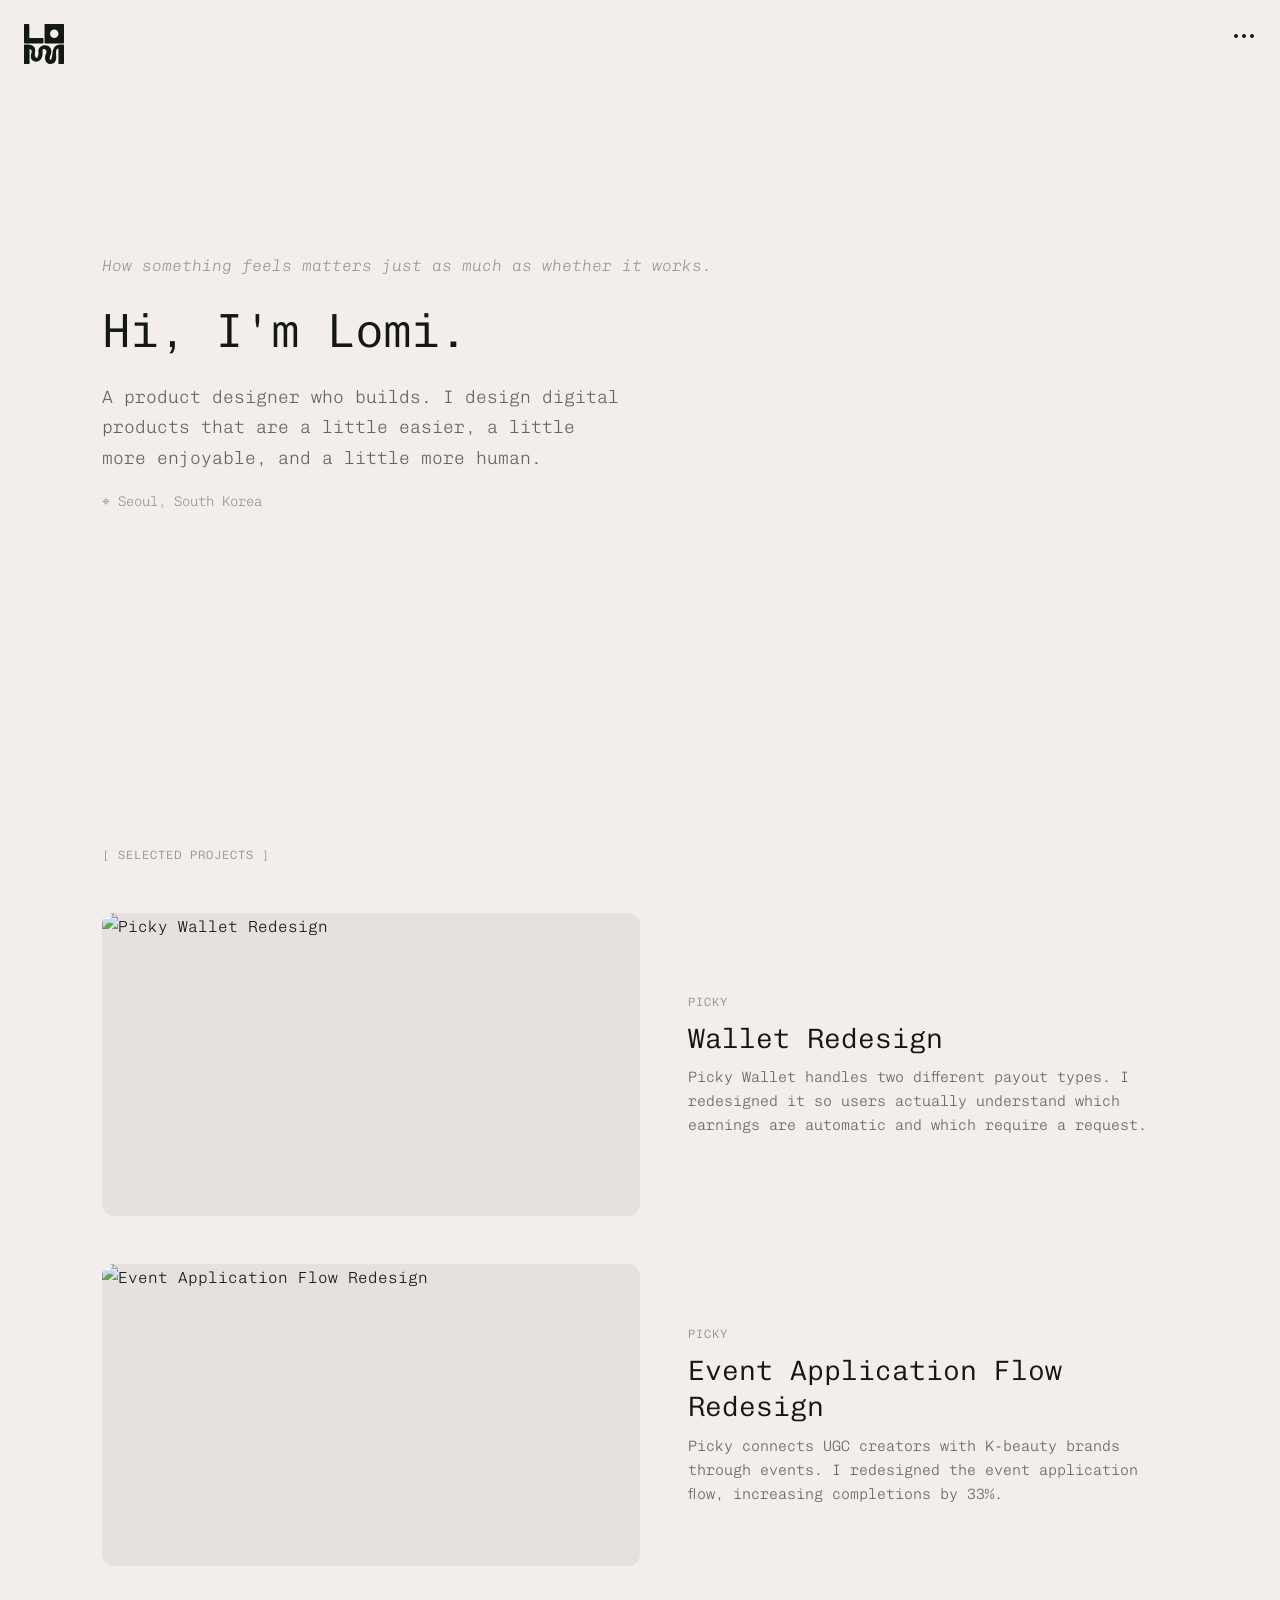
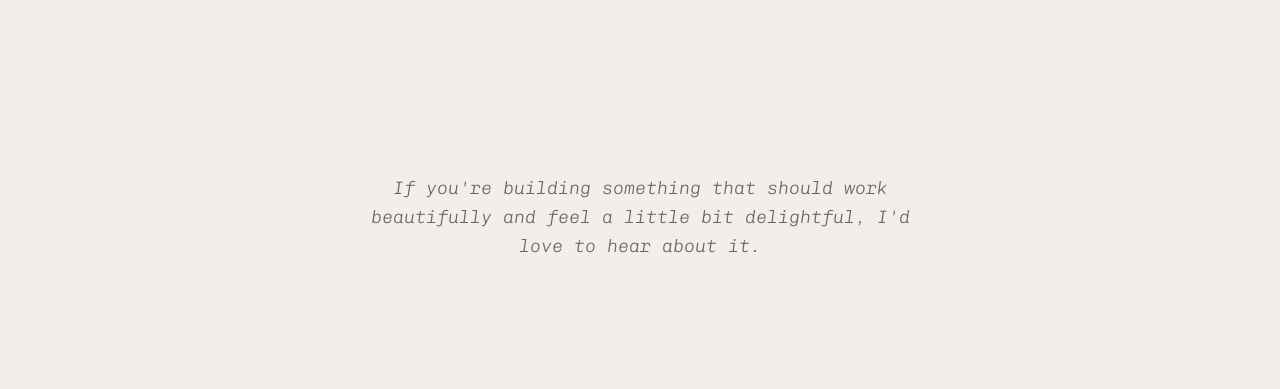
==== commit 92567d05: "Refine nav panel: inline SVG logo, dot icon, inverted panel colors - Replace text logo with inline S" ====
--- a/index.html
+++ b/index.html
@@ -14,9 +14,9 @@
 
   <!-- Navigation -->
   <nav class="nav">
-    <a href="index.html" class="nav__logo">Selom Lee</a>
+    <a href="index.html" class="nav__logo"><svg width="40" height="40" viewBox="0 0 40 40" fill="none" aria-label="Lomi"><g clip-path="url(#logo-clip)"><path d="M34.599 20.7842C34.038 20.9072 33.488 21.0902 32.949 21.3592C31.61 22.0282 30.472 23.0822 29.747 24.3662C28.04 27.3882 28.697 31.1612 27.565 34.4282C27.404 34.8942 27.136 35.4252 26.658 35.6552C26.415 35.7722 26.087 35.7632 25.909 35.5652C25.828 35.4742 25.787 35.3562 25.759 35.2392C25.44 33.8972 26.063 32.3792 26.497 31.1322C27.104 29.3902 27.732 27.5892 27.109 25.6302C26.653 24.1962 25.766 22.6352 24.308 21.9652C22.593 21.1772 20.702 20.8562 18.851 21.4052C15.914 22.2762 13.946 24.8942 14.353 27.8822C14.54 29.2552 14.465 30.6632 14.131 32.0102C14.006 32.5162 13.829 33.0382 13.433 33.3892C11.919 34.7332 10.883 32.2042 10.842 31.0912C10.784 29.4812 11.195 27.8762 11.195 26.2642C11.195 23.5862 9.493 21.7772 6.881 21.0732C5.014 20.5692 3.034 20.5412 1.11 20.5772C0.987 20.5792 0.792 20.5802 0.6 20.5802C0.269 20.5782 0 20.8392 0 21.1612V39.4032C0 39.7252 0.269 39.9852 0.6 39.9852H4.956C5.287 39.9852 5.556 39.7242 5.556 39.4032V25.7962C5.556 25.2242 5.522 24.9292 6.305 25.2252C6.805 25.4142 7.211 25.8322 7.425 26.3042C7.737 26.9952 7.704 27.7892 7.549 28.5292C7.394 29.2682 7.124 29.9822 6.976 30.7232C6.804 31.5822 6.79 32.6802 6.899 33.5572C7.026 34.5832 7.494 35.6392 8.27 36.3562C9.958 37.9162 12.866 38.1452 14.879 37.0772C16.812 36.0502 17.86 33.9202 18.288 31.8232C18.552 30.5282 18.628 29.1972 18.512 27.8822C18.434 27.0022 18.323 25.9772 18.987 25.3732C19.328 25.0622 19.824 24.9402 20.289 24.9892C21.569 25.1222 22.431 26.4432 22.469 27.6922C22.51 29.0302 21.779 30.0452 21.409 31.2682C20.837 33.1602 20.842 35.6612 21.843 37.3922C23.467 40.2012 28.025 40.9292 30.468 38.5392C32.725 36.3302 32.2 32.4772 32.038 29.6872C31.956 28.2742 32.009 26.8002 32.665 25.5362C33.083 24.7312 33.989 23.8112 34.306 25.0982C34.49 25.8472 34.46 26.6892 34.46 27.4462C34.46 29.0132 34.46 30.5802 34.46 32.1462C34.46 34.5662 34.46 36.9862 34.46 39.4062C34.46 39.7282 34.729 39.9882 35.06 39.9882H39.403C39.734 39.9882 40.003 39.7272 40.003 39.4062V21.1562C40.003 20.8362 39.738 20.5772 39.408 20.5742L39.142 20.5722C38.722 20.5622 38.287 20.5512 37.845 20.5462C36.732 20.5352 35.649 20.5572 34.601 20.7882L34.599 20.7842Z" fill="currentColor"/><path d="M18.844 13.889H5.334V0.6C5.334 0.269 5.065 0 4.734 0H0.6C0.269 0 0 0.269 0 0.6V18.844C0 19.175 0.269 19.444 0.6 19.444H18.844C19.175 19.444 19.444 19.175 19.444 18.844V14.489C19.444 14.158 19.175 13.889 18.844 13.889Z" fill="currentColor"/><path d="M39.3879 0H21.1439C20.8139 0 20.5439 0.27 20.5439 0.6V18.844C20.5439 19.174 20.8139 19.444 21.1439 19.444H39.3879C39.7179 19.444 39.9879 19.174 39.9879 18.844V0.6C39.9879 0.27 39.7179 0 39.3879 0ZM30.2659 13.953C27.9289 13.953 26.0349 12.059 26.0349 9.722C26.0349 7.385 27.9289 5.491 30.2659 5.491C32.6029 5.491 34.4969 7.385 34.4969 9.722C34.4969 12.059 32.6029 13.953 30.2659 13.953Z" fill="currentColor"/></g><defs><clipPath id="logo-clip"><rect width="40" height="40" fill="white"/></clipPath></defs></svg></a>
     <button class="nav__toggle" aria-label="Toggle menu">
-      <span></span><span></span><span></span>
+      <div class="nav__toggle-dots"><span></span><span></span><span></span></div>
     </button>
     <div class="nav__panel">
       <div class="nav__panel-bg"></div>
--- a/styles.css
+++ b/styles.css
@@ -45,6 +45,11 @@
   --color-tag-bg: oklch(from var(--pink-50) l c h / 0.08);
   --color-hover: oklch(from var(--pink-50) l c h / 0.05);
   --color-nav-bg: oklch(from var(--olive-800) l c h / 0.85);
+  --color-nav-panel: var(--pink-100);
+  --color-nav-panel-text: var(--olive-800);
+  --color-nav-panel-secondary: oklch(from var(--olive-800) l c h / 0.64);
+  --color-nav-panel-tertiary: oklch(from var(--olive-800) l c h / 0.4);
+  --color-nav-panel-border: oklch(from var(--olive-800) l c h / 0.12);
   --color-shadow: oklch(0 0 0 / 0.2);
 
   --font-mono: 'Chivo Mono', 'SF Mono', 'Fira Code', monospace;
@@ -100,6 +105,11 @@
   --color-tag-bg: oklch(from var(--olive-800) l c h / 0.08);
   --color-hover: oklch(from var(--olive-800) l c h / 0.05);
   --color-nav-bg: oklch(from var(--pink-50) l c h / 0.85);
+  --color-nav-panel: var(--olive-900);
+  --color-nav-panel-text: var(--pink-50);
+  --color-nav-panel-secondary: oklch(from var(--pink-50) l c h / 0.64);
+  --color-nav-panel-tertiary: oklch(from var(--pink-50) l c h / 0.4);
+  --color-nav-panel-border: oklch(from var(--pink-50) l c h / 0.12);
   --color-shadow: oklch(0 0 0 / 0.06);
 }
 
@@ -117,6 +127,11 @@
     --color-tag-bg: oklch(from var(--olive-800) l c h / 0.08);
     --color-hover: oklch(from var(--olive-800) l c h / 0.05);
     --color-nav-bg: oklch(from var(--pink-50) l c h / 0.85);
+    --color-nav-panel: var(--olive-900);
+    --color-nav-panel-text: var(--pink-50);
+    --color-nav-panel-secondary: oklch(from var(--pink-50) l c h / 0.64);
+    --color-nav-panel-tertiary: oklch(from var(--pink-50) l c h / 0.4);
+    --color-nav-panel-border: oklch(from var(--pink-50) l c h / 0.12);
     --color-shadow: oklch(0 0 0 / 0.06);
   }
 }
@@ -228,11 +243,18 @@
   position: fixed;
   top: var(--space-md);
   left: var(--space-md);
-  font-size: 1.125rem;
-  font-weight: 500;
-  letter-spacing: -0.01em;
   pointer-events: auto;
   z-index: 101;
+  color: var(--color-text);
+  display: block;
+  width: 40px;
+  height: 40px;
+}
+
+.nav__logo svg {
+  display: block;
+  width: 100%;
+  height: 100%;
 }
 
 
@@ -240,51 +262,47 @@
   position: fixed;
   top: var(--space-md);
   right: var(--space-md);
-  width: 40px;
-  height: 40px;
+  width: 24px;
+  height: 24px;
   display: flex;
   align-items: center;
   justify-content: center;
   background: none;
-  border: 1px solid var(--color-border);
-  border-radius: 8px;
+  border: none;
   cursor: pointer;
   pointer-events: auto;
   z-index: 102;
-  transition: border-color var(--transition);
-}
-
-.nav__toggle:hover {
-  border-color: var(--color-text);
-}
-
-.nav__toggle span {
+}
+
+.nav__toggle-dots {
+  display: flex;
+  gap: 4px;
+  transition: transform 300ms ease-in-out;
+}
+
+.nav__toggle-dots span {
   display: block;
-  width: 16px;
-  height: 1.5px;
+  width: 4px;
+  height: 4px;
+  border-radius: 50%;
   background: var(--color-text);
-  margin: 3px 0;
-  transition: transform 300ms ease-in-out, opacity 300ms ease-in-out;
-}
-
-/* Toggle X state */
-.nav--open .nav__toggle span:nth-child(1) {
-  transform: translateY(4.5px) rotate(45deg);
-}
-
-.nav--open .nav__toggle span:nth-child(2) {
-  opacity: 0;
-}
-
-.nav--open .nav__toggle span:nth-child(3) {
-  transform: translateY(-4.5px) rotate(-45deg);
+  transition: background 300ms ease-in-out;
+}
+
+/* Rotate to vertical dots when open, switch color to panel text */
+.nav--open .nav__toggle-dots {
+  transform: rotate(90deg);
+}
+
+.nav--open .nav__toggle-dots span {
+  background: var(--color-nav-panel-text);
 }
 
 /* Panel */
 .nav__panel {
   position: fixed;
-  top: var(--space-md);
-  right: var(--space-md);
+  top: calc(var(--space-md) - 12px);
+  right: calc(var(--space-md) - 12px);
   z-index: 101;
   pointer-events: none;
 }
@@ -298,11 +316,10 @@
   position: absolute;
   top: 0;
   right: 0;
-  width: 40px;
-  height: 40px;
-  background: var(--color-surface);
+  width: 48px;
+  height: 48px;
+  background: var(--color-nav-panel);
   border-radius: 12px;
-  border: 1px solid var(--color-border);
   opacity: 0;
   transform-origin: top right;
   transition:
@@ -345,23 +362,23 @@
 
 .nav__panel-inner {
   overflow: hidden;
-  padding: var(--space-lg) var(--space-md);
-  min-width: 280px;
+  padding: calc(24px + var(--space-md)) var(--space-md) var(--space-md);
+  min-width: 260px;
 }
 
 /* Nav links */
 .nav__links {
   display: flex;
   flex-direction: column;
-  gap: var(--space-sm);
+  gap: 4px;
   list-style: none;
-  margin-bottom: var(--space-lg);
+  margin-bottom: var(--space-md);
 }
 
 .nav__links a {
-  font-size: 1.25rem;
-  font-weight: 500;
-  color: var(--color-text);
+  font-size: var(--text-sm);
+  font-weight: var(--weight-light);
+  color: var(--color-nav-panel-text);
   transition: opacity 100ms ease-in-out;
   display: block;
 }
@@ -374,35 +391,35 @@
 .nav__meta {
   display: flex;
   flex-direction: column;
-  gap: var(--space-xs);
-  padding-top: var(--space-md);
-  border-top: 1px solid var(--color-border-light);
+  gap: 4px;
+  padding-top: var(--space-sm);
+  border-top: 1px solid var(--color-nav-panel-border);
 }
 
 .nav__meta-label {
-  font-size: 0.75rem;
+  font-size: var(--text-2xs);
   text-transform: uppercase;
-  letter-spacing: 0.08em;
-  color: var(--color-text-tertiary);
-  font-weight: 500;
-  margin-bottom: var(--space-xs);
+  letter-spacing: var(--tracking-wide);
+  color: var(--color-nav-panel-tertiary);
+  font-weight: var(--weight-light);
+  margin-bottom: 2px;
 }
 
 .nav__meta a {
-  font-size: 0.875rem;
-  color: var(--color-text-secondary);
+  font-size: var(--text-sm);
+  color: var(--color-nav-panel-secondary);
   transition: color var(--transition);
 }
 
 .nav__meta a:hover {
-  color: var(--color-text);
+  color: var(--color-nav-panel-text);
 }
 
 /* Theme toggle */
 .theme-toggle {
-  margin-top: auto;
+  margin-top: var(--space-sm);
   background: none;
-  border: 1px solid var(--color-border);
+  border: 1px solid var(--color-nav-panel-border);
   border-radius: 50%;
   width: 32px;
   height: 32px;
@@ -414,13 +431,13 @@
 }
 
 .theme-toggle:hover {
-  border-color: var(--color-text);
+  border-color: var(--color-nav-panel-text);
 }
 
 .theme-toggle__icon::before {
   content: '\263E';
   font-size: var(--text-xs);
-  color: var(--color-text);
+  color: var(--color-nav-panel-text);
 }
 
 [data-theme="light"] .theme-toggle__icon::before {
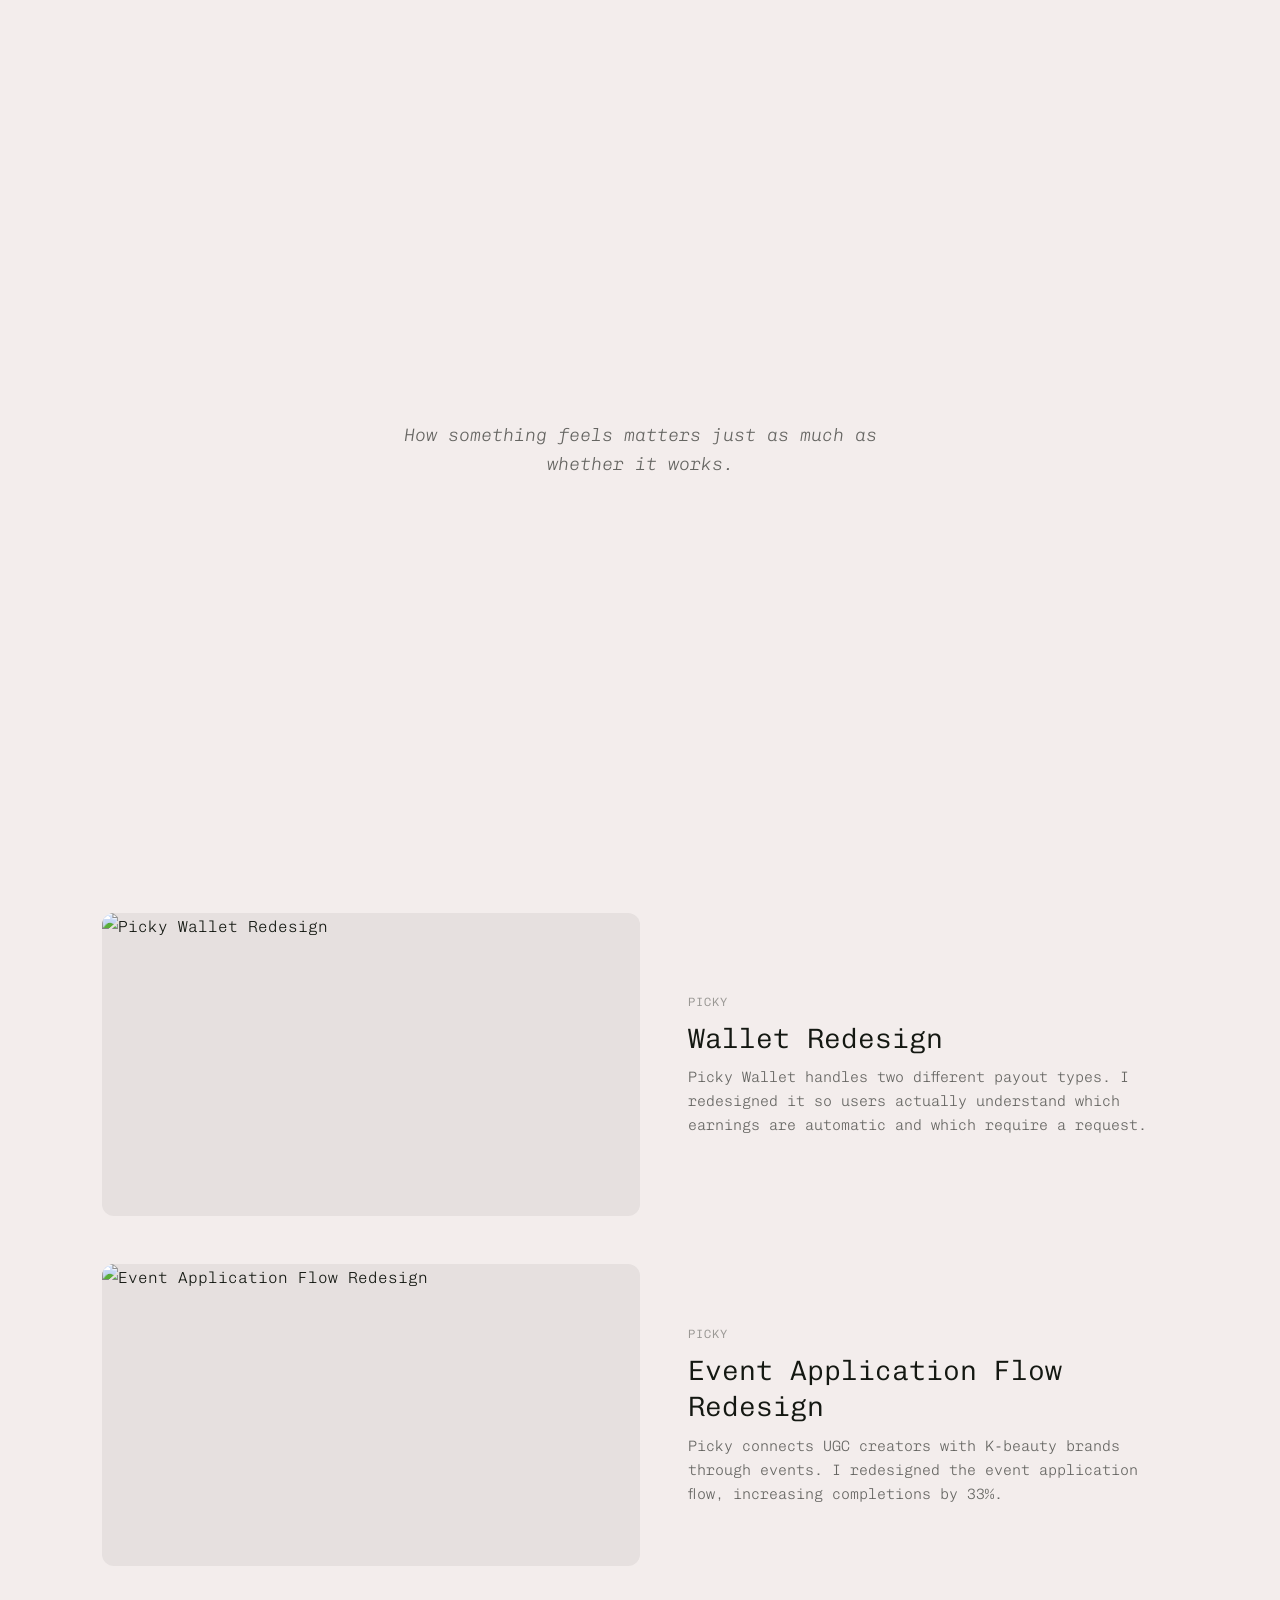
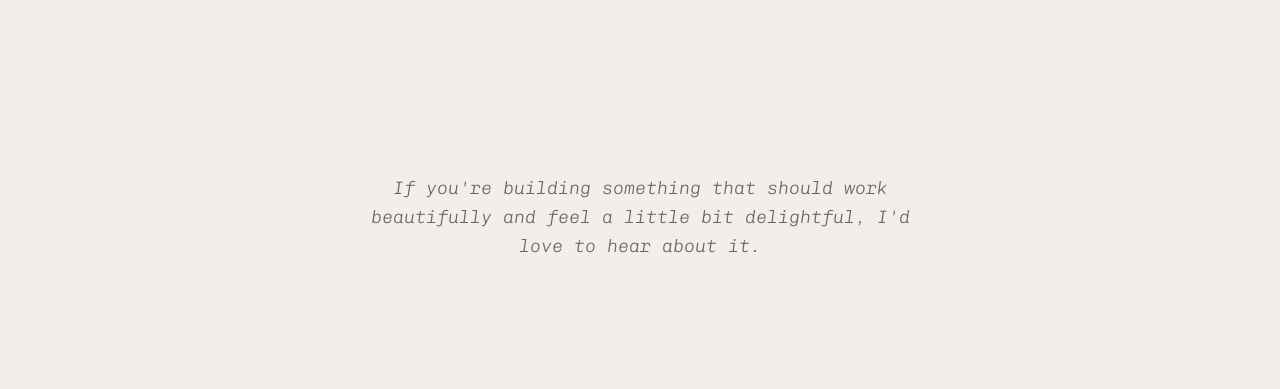
==== commit fd0bfc15: "Add nav refinements: actions group, location bar, preloader, content reorder - Move theme toggle out" ====
--- a/index.html
+++ b/index.html
@@ -12,12 +12,27 @@
 </head>
 <body>
 
+  <!-- Preloader -->
+  <div class="preloader" id="preloader">
+    <p class="preloader__text">How something feels matters just as much as whether it works.</p>
+  </div>
+
   <!-- Navigation -->
   <nav class="nav">
     <a href="index.html" class="nav__logo"><svg width="40" height="40" viewBox="0 0 40 40" fill="none" aria-label="Lomi"><g clip-path="url(#logo-clip)"><path d="M34.599 20.7842C34.038 20.9072 33.488 21.0902 32.949 21.3592C31.61 22.0282 30.472 23.0822 29.747 24.3662C28.04 27.3882 28.697 31.1612 27.565 34.4282C27.404 34.8942 27.136 35.4252 26.658 35.6552C26.415 35.7722 26.087 35.7632 25.909 35.5652C25.828 35.4742 25.787 35.3562 25.759 35.2392C25.44 33.8972 26.063 32.3792 26.497 31.1322C27.104 29.3902 27.732 27.5892 27.109 25.6302C26.653 24.1962 25.766 22.6352 24.308 21.9652C22.593 21.1772 20.702 20.8562 18.851 21.4052C15.914 22.2762 13.946 24.8942 14.353 27.8822C14.54 29.2552 14.465 30.6632 14.131 32.0102C14.006 32.5162 13.829 33.0382 13.433 33.3892C11.919 34.7332 10.883 32.2042 10.842 31.0912C10.784 29.4812 11.195 27.8762 11.195 26.2642C11.195 23.5862 9.493 21.7772 6.881 21.0732C5.014 20.5692 3.034 20.5412 1.11 20.5772C0.987 20.5792 0.792 20.5802 0.6 20.5802C0.269 20.5782 0 20.8392 0 21.1612V39.4032C0 39.7252 0.269 39.9852 0.6 39.9852H4.956C5.287 39.9852 5.556 39.7242 5.556 39.4032V25.7962C5.556 25.2242 5.522 24.9292 6.305 25.2252C6.805 25.4142 7.211 25.8322 7.425 26.3042C7.737 26.9952 7.704 27.7892 7.549 28.5292C7.394 29.2682 7.124 29.9822 6.976 30.7232C6.804 31.5822 6.79 32.6802 6.899 33.5572C7.026 34.5832 7.494 35.6392 8.27 36.3562C9.958 37.9162 12.866 38.1452 14.879 37.0772C16.812 36.0502 17.86 33.9202 18.288 31.8232C18.552 30.5282 18.628 29.1972 18.512 27.8822C18.434 27.0022 18.323 25.9772 18.987 25.3732C19.328 25.0622 19.824 24.9402 20.289 24.9892C21.569 25.1222 22.431 26.4432 22.469 27.6922C22.51 29.0302 21.779 30.0452 21.409 31.2682C20.837 33.1602 20.842 35.6612 21.843 37.3922C23.467 40.2012 28.025 40.9292 30.468 38.5392C32.725 36.3302 32.2 32.4772 32.038 29.6872C31.956 28.2742 32.009 26.8002 32.665 25.5362C33.083 24.7312 33.989 23.8112 34.306 25.0982C34.49 25.8472 34.46 26.6892 34.46 27.4462C34.46 29.0132 34.46 30.5802 34.46 32.1462C34.46 34.5662 34.46 36.9862 34.46 39.4062C34.46 39.7282 34.729 39.9882 35.06 39.9882H39.403C39.734 39.9882 40.003 39.7272 40.003 39.4062V21.1562C40.003 20.8362 39.738 20.5772 39.408 20.5742L39.142 20.5722C38.722 20.5622 38.287 20.5512 37.845 20.5462C36.732 20.5352 35.649 20.5572 34.601 20.7882L34.599 20.7842Z" fill="currentColor"/><path d="M18.844 13.889H5.334V0.6C5.334 0.269 5.065 0 4.734 0H0.6C0.269 0 0 0.269 0 0.6V18.844C0 19.175 0.269 19.444 0.6 19.444H18.844C19.175 19.444 19.444 19.175 19.444 18.844V14.489C19.444 14.158 19.175 13.889 18.844 13.889Z" fill="currentColor"/><path d="M39.3879 0H21.1439C20.8139 0 20.5439 0.27 20.5439 0.6V18.844C20.5439 19.174 20.8139 19.444 21.1439 19.444H39.3879C39.7179 19.444 39.9879 19.174 39.9879 18.844V0.6C39.9879 0.27 39.7179 0 39.3879 0ZM30.2659 13.953C27.9289 13.953 26.0349 12.059 26.0349 9.722C26.0349 7.385 27.9289 5.491 30.2659 5.491C32.6029 5.491 34.4969 7.385 34.4969 9.722C34.4969 12.059 32.6029 13.953 30.2659 13.953Z" fill="currentColor"/></g><defs><clipPath id="logo-clip"><rect width="40" height="40" fill="white"/></clipPath></defs></svg></a>
-    <button class="nav__toggle" aria-label="Toggle menu">
-      <div class="nav__toggle-dots"><span></span><span></span><span></span></div>
-    </button>
+    <div class="nav__actions">
+      <button class="theme-toggle" aria-label="Toggle theme" onclick="toggleTheme()">
+        <span class="theme-toggle__icon"></span>
+      </button>
+      <button class="nav__toggle" aria-label="Toggle menu">
+        <div class="nav__toggle-dots"><span></span><span></span><span></span></div>
+      </button>
+    </div>
+    <div class="nav__location">
+      <span class="nav__location-dot">●</span>
+      <span>SEOUL, KR</span>
+      <span class="nav__location-time" id="localTime"></span>
+    </div>
     <div class="nav__panel">
       <div class="nav__panel-bg"></div>
       <div class="nav__panel-content">
@@ -25,17 +40,14 @@
           <ul class="nav__links">
             <li><a href="about.html">About</a></li>
             <li><a href="works.html">Work</a></li>
-            <li><a href="ai-design.html">AI + Design</a></li>
+            <li><a href="ai-design.html">Design & AI</a></li>
           </ul>
           <div class="nav__meta">
             <p class="nav__meta-label">Connect</p>
+            <a href="https://www.linkedin.com/in/selomlee/" target="_blank" rel="noopener">LinkedIn</a>
+            <a href="https://www.instagram.com/lomm.design" target="_blank" rel="noopener">Instagram</a>
             <a href="mailto:selom.lee.w@gmail.com">selom.lee.w@gmail.com</a>
-            <a href="https://www.instagram.com/lomm.design" target="_blank" rel="noopener">Instagram</a>
-            <a href="https://www.linkedin.com/in/selomlee/" target="_blank" rel="noopener">LinkedIn</a>
           </div>
-          <button class="theme-toggle" aria-label="Toggle theme" onclick="toggleTheme()">
-            <span class="theme-toggle__icon"></span>
-          </button>
         </div>
       </div>
     </div>
@@ -43,12 +55,10 @@
 
   <!-- Hero -->
   <section class="hero container">
-    <p class="hero__tagline">How something feels matters just as much as whether it works.</p>
     <h1>Hi, I'm Lomi.</h1>
     <p class="hero__intro">
       A product designer who builds. I design digital products that are a little easier, a little more enjoyable, and a little more human.
     </p>
-    <p class="hero__location">&#x2316; Seoul, South Korea</p>
   </section>
 
   <!-- Selected Projects -->
@@ -125,6 +135,28 @@
         }
       });
     })();
+
+    // Preloader
+    (function() {
+      var preloader = document.getElementById('preloader');
+      setTimeout(function() {
+        preloader.classList.add('preloader--done');
+      }, 2200);
+      setTimeout(function() {
+        preloader.style.display = 'none';
+      }, 3000);
+    })();
+
+    // Seoul time
+    (function() {
+      function updateTime() {
+        var now = new Date();
+        var time = now.toLocaleTimeString('en-US', { timeZone: 'Asia/Seoul', hour: 'numeric', minute: '2-digit', hour12: true });
+        document.getElementById('localTime').textContent = time + '  GMT+9';
+      }
+      updateTime();
+      setInterval(updateTime, 60000);
+    })();
   </script>
 </body>
 </html>
--- a/styles.css
+++ b/styles.css
@@ -247,8 +247,8 @@
   z-index: 101;
   color: var(--color-text);
   display: block;
-  width: 40px;
-  height: 40px;
+  width: 32px;
+  height: 32px;
 }
 
 .nav__logo svg {
@@ -258,10 +258,19 @@
 }
 
 
-.nav__toggle {
+/* Nav actions group (theme toggle + menu toggle) */
+.nav__actions {
   position: fixed;
   top: var(--space-md);
   right: var(--space-md);
+  display: flex;
+  align-items: center;
+  gap: var(--space-sm);
+  z-index: 102;
+  pointer-events: auto;
+}
+
+.nav__toggle {
   width: 24px;
   height: 24px;
   display: flex;
@@ -270,8 +279,6 @@
   background: none;
   border: none;
   cursor: pointer;
-  pointer-events: auto;
-  z-index: 102;
 }
 
 .nav__toggle-dots {
@@ -362,7 +369,7 @@
 
 .nav__panel-inner {
   overflow: hidden;
-  padding: calc(24px + var(--space-md)) var(--space-md) var(--space-md);
+  padding: 48px 16px 16px;
   min-width: 260px;
 }
 
@@ -376,8 +383,9 @@
 }
 
 .nav__links a {
-  font-size: var(--text-sm);
-  font-weight: var(--weight-light);
+  font-size: var(--text-lg);
+  font-weight: var(--weight-light);
+  line-height: var(--leading-tight);
   color: var(--color-nav-panel-text);
   transition: opacity 100ms ease-in-out;
   display: block;
@@ -385,6 +393,33 @@
 
 .nav__links:has(a:hover) a:not(:hover) {
   opacity: 0.4;
+}
+
+/* Location (fixed center of nav bar) */
+.nav__location {
+  position: fixed;
+  top: var(--space-md);
+  left: 50%;
+  transform: translateX(-50%);
+  display: flex;
+  align-items: center;
+  gap: var(--space-xs);
+  font-size: var(--text-2xs);
+  text-transform: uppercase;
+  letter-spacing: var(--tracking-wide);
+  color: var(--color-text);
+  font-weight: var(--weight-medium);
+  pointer-events: none;
+  z-index: 101;
+  white-space: nowrap;
+}
+
+.nav__location-dot {
+  font-size: 6px;
+}
+
+.nav__location-time {
+  margin-left: var(--space-md);
 }
 
 /* Meta / connect section */
@@ -401,12 +436,12 @@
   text-transform: uppercase;
   letter-spacing: var(--tracking-wide);
   color: var(--color-nav-panel-tertiary);
-  font-weight: var(--weight-light);
+  font-weight: var(--weight-medium);
   margin-bottom: 2px;
 }
 
 .nav__meta a {
-  font-size: var(--text-sm);
+  font-size: var(--text-2xs);
   color: var(--color-nav-panel-secondary);
   transition: color var(--transition);
 }
@@ -417,9 +452,8 @@
 
 /* Theme toggle */
 .theme-toggle {
-  margin-top: var(--space-sm);
   background: none;
-  border: 1px solid var(--color-nav-panel-border);
+  border: 1px solid var(--color-border);
   border-radius: 50%;
   width: 32px;
   height: 32px;
@@ -427,21 +461,68 @@
   display: flex;
   align-items: center;
   justify-content: center;
-  transition: border-color var(--transition);
+  transition: border-color 300ms ease-in-out;
 }
 
 .theme-toggle:hover {
-  border-color: var(--color-nav-panel-text);
+  border-color: var(--color-text);
 }
 
 .theme-toggle__icon::before {
   content: '\263E';
   font-size: var(--text-xs);
-  color: var(--color-nav-panel-text);
+  color: var(--color-text);
+  transition: color 300ms ease-in-out;
 }
 
 [data-theme="light"] .theme-toggle__icon::before {
   content: '\263C';
+}
+
+/* When menu is open, switch to panel colors */
+.nav--open .theme-toggle {
+  border-color: var(--color-nav-panel-border);
+}
+
+.nav--open .theme-toggle:hover {
+  border-color: var(--color-nav-panel-text);
+}
+
+.nav--open .theme-toggle__icon::before {
+  color: var(--color-nav-panel-text);
+}
+
+/* --- Preloader --- */
+.preloader {
+  position: fixed;
+  inset: 0;
+  z-index: 200;
+  background: var(--color-bg);
+  display: flex;
+  align-items: center;
+  justify-content: center;
+  padding: var(--space-lg);
+  transition: transform 800ms cubic-bezier(0.76, 0, 0.24, 1);
+}
+
+.preloader--done {
+  transform: translateY(-100%);
+}
+
+.preloader__text {
+  font-style: italic;
+  font-size: var(--text-md);
+  color: var(--color-text-secondary);
+  max-width: 480px;
+  text-align: center;
+  line-height: var(--leading-relaxed);
+  opacity: 0;
+  transform: translateY(20px);
+  animation: preloaderFadeIn 600ms ease-out 200ms forwards;
+}
+
+@keyframes preloaderFadeIn {
+  to { opacity: 1; transform: translateY(0); }
 }
 
 /* --- Hero --- */
@@ -450,13 +531,6 @@
   display: flex;
   flex-direction: column;
   justify-content: center;
-}
-
-.hero__tagline {
-  font-style: italic;
-  font-size: var(--text-base);
-  color: var(--color-text-tertiary);
-  margin-bottom: var(--space-md);
 }
 
 .hero h1 {
@@ -468,12 +542,6 @@
   max-width: 520px;
   line-height: var(--leading-loose);
   color: var(--color-text-secondary);
-}
-
-.hero__location {
-  margin-top: var(--space-sm);
-  font-size: var(--text-xs);
-  color: var(--color-text-tertiary);
 }
 
 /* --- Section Header --- */
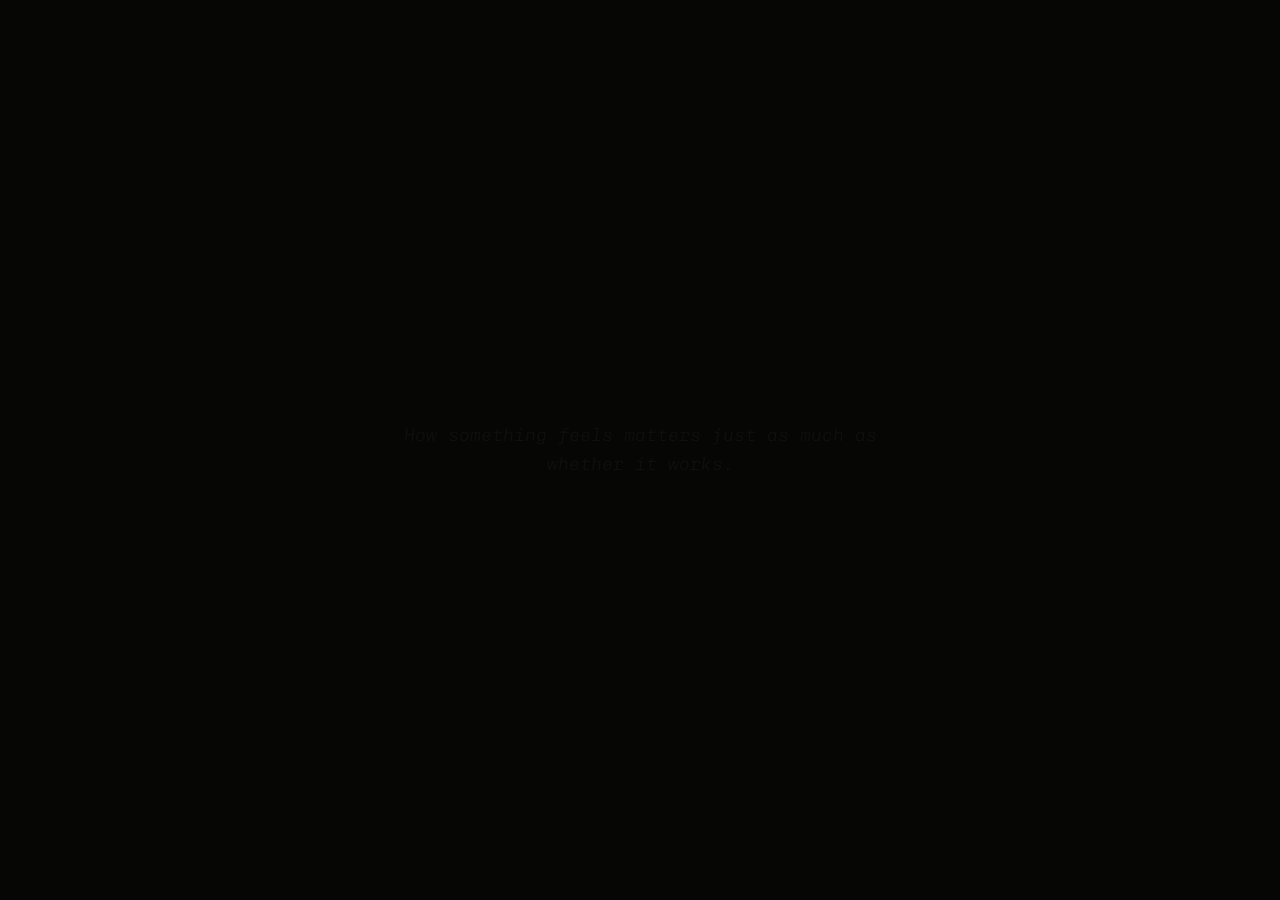
==== commit db5fcd1f: "Redesign homepage layout, add typing animation, view transitions, and logo hover - Homepage: 100vh s" ====
--- a/index.html
+++ b/index.html
@@ -7,8 +7,9 @@
   <meta name="description" content="Product designer crafting digital products that are easier, more enjoyable, and more human.">
   <link rel="preconnect" href="https://fonts.googleapis.com">
   <link rel="preconnect" href="https://fonts.gstatic.com" crossorigin>
-  <link href="https://fonts.googleapis.com/css2?family=Chivo+Mono:wght@200;300&display=swap" rel="stylesheet">
+  <link href="https://fonts.googleapis.com/css2?family=Chivo+Mono:wght@200;300&family=Coming+Soon&display=swap" rel="stylesheet">
   <link rel="stylesheet" href="styles.css">
+  <meta name="view-transition" content="same-origin">
 </head>
 <body>
 
@@ -19,7 +20,7 @@
 
   <!-- Navigation -->
   <nav class="nav">
-    <a href="index.html" class="nav__logo"><svg width="40" height="40" viewBox="0 0 40 40" fill="none" aria-label="Lomi"><g clip-path="url(#logo-clip)"><path d="M34.599 20.7842C34.038 20.9072 33.488 21.0902 32.949 21.3592C31.61 22.0282 30.472 23.0822 29.747 24.3662C28.04 27.3882 28.697 31.1612 27.565 34.4282C27.404 34.8942 27.136 35.4252 26.658 35.6552C26.415 35.7722 26.087 35.7632 25.909 35.5652C25.828 35.4742 25.787 35.3562 25.759 35.2392C25.44 33.8972 26.063 32.3792 26.497 31.1322C27.104 29.3902 27.732 27.5892 27.109 25.6302C26.653 24.1962 25.766 22.6352 24.308 21.9652C22.593 21.1772 20.702 20.8562 18.851 21.4052C15.914 22.2762 13.946 24.8942 14.353 27.8822C14.54 29.2552 14.465 30.6632 14.131 32.0102C14.006 32.5162 13.829 33.0382 13.433 33.3892C11.919 34.7332 10.883 32.2042 10.842 31.0912C10.784 29.4812 11.195 27.8762 11.195 26.2642C11.195 23.5862 9.493 21.7772 6.881 21.0732C5.014 20.5692 3.034 20.5412 1.11 20.5772C0.987 20.5792 0.792 20.5802 0.6 20.5802C0.269 20.5782 0 20.8392 0 21.1612V39.4032C0 39.7252 0.269 39.9852 0.6 39.9852H4.956C5.287 39.9852 5.556 39.7242 5.556 39.4032V25.7962C5.556 25.2242 5.522 24.9292 6.305 25.2252C6.805 25.4142 7.211 25.8322 7.425 26.3042C7.737 26.9952 7.704 27.7892 7.549 28.5292C7.394 29.2682 7.124 29.9822 6.976 30.7232C6.804 31.5822 6.79 32.6802 6.899 33.5572C7.026 34.5832 7.494 35.6392 8.27 36.3562C9.958 37.9162 12.866 38.1452 14.879 37.0772C16.812 36.0502 17.86 33.9202 18.288 31.8232C18.552 30.5282 18.628 29.1972 18.512 27.8822C18.434 27.0022 18.323 25.9772 18.987 25.3732C19.328 25.0622 19.824 24.9402 20.289 24.9892C21.569 25.1222 22.431 26.4432 22.469 27.6922C22.51 29.0302 21.779 30.0452 21.409 31.2682C20.837 33.1602 20.842 35.6612 21.843 37.3922C23.467 40.2012 28.025 40.9292 30.468 38.5392C32.725 36.3302 32.2 32.4772 32.038 29.6872C31.956 28.2742 32.009 26.8002 32.665 25.5362C33.083 24.7312 33.989 23.8112 34.306 25.0982C34.49 25.8472 34.46 26.6892 34.46 27.4462C34.46 29.0132 34.46 30.5802 34.46 32.1462C34.46 34.5662 34.46 36.9862 34.46 39.4062C34.46 39.7282 34.729 39.9882 35.06 39.9882H39.403C39.734 39.9882 40.003 39.7272 40.003 39.4062V21.1562C40.003 20.8362 39.738 20.5772 39.408 20.5742L39.142 20.5722C38.722 20.5622 38.287 20.5512 37.845 20.5462C36.732 20.5352 35.649 20.5572 34.601 20.7882L34.599 20.7842Z" fill="currentColor"/><path d="M18.844 13.889H5.334V0.6C5.334 0.269 5.065 0 4.734 0H0.6C0.269 0 0 0.269 0 0.6V18.844C0 19.175 0.269 19.444 0.6 19.444H18.844C19.175 19.444 19.444 19.175 19.444 18.844V14.489C19.444 14.158 19.175 13.889 18.844 13.889Z" fill="currentColor"/><path d="M39.3879 0H21.1439C20.8139 0 20.5439 0.27 20.5439 0.6V18.844C20.5439 19.174 20.8139 19.444 21.1439 19.444H39.3879C39.7179 19.444 39.9879 19.174 39.9879 18.844V0.6C39.9879 0.27 39.7179 0 39.3879 0ZM30.2659 13.953C27.9289 13.953 26.0349 12.059 26.0349 9.722C26.0349 7.385 27.9289 5.491 30.2659 5.491C32.6029 5.491 34.4969 7.385 34.4969 9.722C34.4969 12.059 32.6029 13.953 30.2659 13.953Z" fill="currentColor"/></g><defs><clipPath id="logo-clip"><rect width="40" height="40" fill="white"/></clipPath></defs></svg></a>
+    <a href="index.html" class="nav__logo"><svg width="40" height="40" viewBox="0 0 40 40" fill="none" aria-label="Lomi"><g clip-path="url(#logo-clip)"><path class="logo-word" d="M34.599 20.7842C34.038 20.9072 33.488 21.0902 32.949 21.3592C31.61 22.0282 30.472 23.0822 29.747 24.3662C28.04 27.3882 28.697 31.1612 27.565 34.4282C27.404 34.8942 27.136 35.4252 26.658 35.6552C26.415 35.7722 26.087 35.7632 25.909 35.5652C25.828 35.4742 25.787 35.3562 25.759 35.2392C25.44 33.8972 26.063 32.3792 26.497 31.1322C27.104 29.3902 27.732 27.5892 27.109 25.6302C26.653 24.1962 25.766 22.6352 24.308 21.9652C22.593 21.1772 20.702 20.8562 18.851 21.4052C15.914 22.2762 13.946 24.8942 14.353 27.8822C14.54 29.2552 14.465 30.6632 14.131 32.0102C14.006 32.5162 13.829 33.0382 13.433 33.3892C11.919 34.7332 10.883 32.2042 10.842 31.0912C10.784 29.4812 11.195 27.8762 11.195 26.2642C11.195 23.5862 9.493 21.7772 6.881 21.0732C5.014 20.5692 3.034 20.5412 1.11 20.5772C0.987 20.5792 0.792 20.5802 0.6 20.5802C0.269 20.5782 0 20.8392 0 21.1612V39.4032C0 39.7252 0.269 39.9852 0.6 39.9852H4.956C5.287 39.9852 5.556 39.7242 5.556 39.4032V25.7962C5.556 25.2242 5.522 24.9292 6.305 25.2252C6.805 25.4142 7.211 25.8322 7.425 26.3042C7.737 26.9952 7.704 27.7892 7.549 28.5292C7.394 29.2682 7.124 29.9822 6.976 30.7232C6.804 31.5822 6.79 32.6802 6.899 33.5572C7.026 34.5832 7.494 35.6392 8.27 36.3562C9.958 37.9162 12.866 38.1452 14.879 37.0772C16.812 36.0502 17.86 33.9202 18.288 31.8232C18.552 30.5282 18.628 29.1972 18.512 27.8822C18.434 27.0022 18.323 25.9772 18.987 25.3732C19.328 25.0622 19.824 24.9402 20.289 24.9892C21.569 25.1222 22.431 26.4432 22.469 27.6922C22.51 29.0302 21.779 30.0452 21.409 31.2682C20.837 33.1602 20.842 35.6612 21.843 37.3922C23.467 40.2012 28.025 40.9292 30.468 38.5392C32.725 36.3302 32.2 32.4772 32.038 29.6872C31.956 28.2742 32.009 26.8002 32.665 25.5362C33.083 24.7312 33.989 23.8112 34.306 25.0982C34.49 25.8472 34.46 26.6892 34.46 27.4462C34.46 29.0132 34.46 30.5802 34.46 32.1462C34.46 34.5662 34.46 36.9862 34.46 39.4062C34.46 39.7282 34.729 39.9882 35.06 39.9882H39.403C39.734 39.9882 40.003 39.7272 40.003 39.4062V21.1562C40.003 20.8362 39.738 20.5772 39.408 20.5742L39.142 20.5722C38.722 20.5622 38.287 20.5512 37.845 20.5462C36.732 20.5352 35.649 20.5572 34.601 20.7882L34.599 20.7842Z" fill="currentColor"/><path class="logo-l" d="M18.844 13.889H5.334V0.6C5.334 0.269 5.065 0 4.734 0H0.6C0.269 0 0 0.269 0 0.6V18.844C0 19.175 0.269 19.444 0.6 19.444H18.844C19.175 19.444 19.444 19.175 19.444 18.844V14.489C19.444 14.158 19.175 13.889 18.844 13.889Z" fill="currentColor"/><path class="logo-eye" d="M39.3879 0H21.1439C20.8139 0 20.5439 0.27 20.5439 0.6V18.844C20.5439 19.174 20.8139 19.444 21.1439 19.444H39.3879C39.7179 19.444 39.9879 19.174 39.9879 18.844V0.6C39.9879 0.27 39.7179 0 39.3879 0ZM30.2659 13.953C27.9289 13.953 26.0349 12.059 26.0349 9.722C26.0349 7.385 27.9289 5.491 30.2659 5.491C32.6029 5.491 34.4969 7.385 34.4969 9.722C34.4969 12.059 32.6029 13.953 30.2659 13.953Z" fill="currentColor"/></g><defs><clipPath id="logo-clip"><rect width="40" height="40" fill="white"/></clipPath></defs></svg></a>
     <div class="nav__actions">
       <button class="theme-toggle" aria-label="Toggle theme" onclick="toggleTheme()">
         <span class="theme-toggle__icon"></span>
@@ -53,45 +54,25 @@
     </div>
   </nav>
 
-  <!-- Hero -->
-  <section class="hero container">
-    <h1>Hi, I'm Lomi.</h1>
-    <p class="hero__intro">
-      A product designer who builds. I design digital products that are a little easier, a little more enjoyable, and a little more human.
-    </p>
-  </section>
-
-  <!-- Selected Projects -->
-  <section class="section container">
-    <div class="section-header">
-      <span class="section-label">[ Selected Projects ]</span>
+  <!-- Home -->
+  <section class="home">
+    <div class="home__intro">
+      <span class="home__intro-text">Hi, I'm Lomi. A product designer who builds. I design digital products that are a little <span id="typed-word"></span><span class="home__cursor" id="typed-cursor">|</span></span>
     </div>
-    <div class="projects-grid">
-
+    <div class="home__projects">
       <a href="wallet-redesign.html" class="project-card">
-        <img src="https://framerusercontent.com/images/ynETDPZxFWWRETZBhGKLnW2p8.png?width=1200" alt="Picky Wallet Redesign" class="project-card__image">
-        <div class="project-card__content">
-          <p class="project-card__company">Picky</p>
-          <h3 class="project-card__title">Wallet Redesign</h3>
-          <p class="project-card__desc">Picky Wallet handles two different payout types. I redesigned it so users actually understand which earnings are automatic and which require a request.</p>
-        </div>
+        <p class="project-card__company">Picky</p>
+        <img src="https://framerusercontent.com/images/ynETDPZxFWWRETZBhGKLnW2p8.png?width=1200" alt="Wallet Redesign" class="project-card__image">
+        <h3 class="project-card__title">Wallet Redesign</h3>
+        <p class="project-card__summary">Redesigned payout flows so users understand which earnings are automatic and which require a request.</p>
       </a>
-
       <a href="event-redesign.html" class="project-card">
-        <img src="https://framerusercontent.com/images/ODpQdKh6KxdLfGByVqMewbesAQ.png?width=1200" alt="Event Application Flow Redesign" class="project-card__image">
-        <div class="project-card__content">
-          <p class="project-card__company">Picky</p>
-          <h3 class="project-card__title">Event Application Flow Redesign</h3>
-          <p class="project-card__desc">Picky connects UGC creators with K-beauty brands through events. I redesigned the event application flow, increasing completions by 33%.</p>
-        </div>
+        <p class="project-card__company">Picky</p>
+        <img src="https://framerusercontent.com/images/ODpQdKh6KxdLfGByVqMewbesAQ.png?width=1200" alt="Event Application Flow" class="project-card__image">
+        <h3 class="project-card__title">Event Application Flow</h3>
+        <p class="project-card__summary">Redesigned event application flow for UGC creators, increasing completions by 33%.</p>
       </a>
-
     </div>
-  </section>
-
-  <!-- CTA -->
-  <section class="cta-banner">
-    <p class="italic-quote">If you're building something that should work beautifully and feel a little bit delightful, I'd love to hear about it.</p>
   </section>
 
   <script>
@@ -157,6 +138,54 @@
       updateTime();
       setInterval(updateTime, 60000);
     })();
+
+    // Typing animation — cycles through words
+    (function() {
+      var words = ['easier.', 'more enjoyable.', 'more human.'];
+      var el = document.getElementById('typed-word');
+      var cursor = document.getElementById('typed-cursor');
+      var wordIndex = 0;
+
+      function typeWord(word, cb) {
+        var i = 0;
+        var interval = setInterval(function() {
+          el.textContent += word[i];
+          i++;
+          if (i >= word.length) { clearInterval(interval); cb(); }
+        }, 60);
+      }
+
+      function deleteWord(cb) {
+        var interval = setInterval(function() {
+          var text = el.textContent;
+          if (text.length <= 0) { clearInterval(interval); cb(); return; }
+          el.textContent = text.slice(0, -1);
+        }, 40);
+      }
+
+      function cycle() {
+        typeWord(words[wordIndex], function() {
+          setTimeout(function() {
+            deleteWord(function() {
+              wordIndex = (wordIndex + 1) % words.length;
+              setTimeout(cycle, 300);
+            });
+          }, 1500);
+        });
+      }
+
+      setTimeout(cycle, 2400);
+    })();
+
+    // Capture click position for circle-expand transition
+    document.querySelectorAll('.project-card').forEach(function(link) {
+      link.addEventListener('click', function(e) {
+        var x = (e.clientX / window.innerWidth * 100) + '%';
+        var y = (e.clientY / window.innerHeight * 100) + '%';
+        document.documentElement.style.setProperty('--click-x', x);
+        document.documentElement.style.setProperty('--click-y', y);
+      });
+    });
   </script>
 </body>
 </html>
--- a/styles.css
+++ b/styles.css
@@ -36,7 +36,7 @@
   /* Semantic Colors — Dark Mode (default) */
   --color-bg: var(--olive-800);
   --color-surface: var(--olive-700);
-  --color-text: var(--pink-50);
+  --color-text: var(--pink-200);
   --color-text-secondary: oklch(from var(--pink-50) l c h / 0.64);
   --color-text-tertiary: oklch(from var(--pink-50) l c h / 0.4);
   --color-accent: var(--pink-100);
@@ -94,7 +94,7 @@
 
 /* Light mode — explicit toggle */
 [data-theme="light"] {
-  --color-bg: var(--pink-50);
+  --color-bg: var(--pink-200);
   --color-surface: var(--pink-100);
   --color-text: var(--olive-800);
   --color-text-secondary: oklch(from var(--olive-800) l c h / 0.64);
@@ -116,7 +116,7 @@
 /* Light mode — system preference (when no explicit choice) */
 @media (prefers-color-scheme: light) {
   :root:not([data-theme]) {
-    --color-bg: var(--pink-50);
+    --color-bg: var(--pink-200);
     --color-surface: var(--pink-100);
     --color-text: var(--olive-800);
     --color-text-secondary: oklch(from var(--olive-800) l c h / 0.64);
@@ -257,6 +257,15 @@
   height: 100%;
 }
 
+.nav__logo .logo-word,
+.nav__logo .logo-l,
+.nav__logo .logo-eye {
+  transition: fill 0.3s ease;
+}
+
+.nav__logo:hover .logo-word { fill: #E6CB00; }
+.nav__logo:hover .logo-l { fill: #FF4C2E; }
+.nav__logo:hover .logo-eye { fill: #A4C1EC; }
 
 /* Nav actions group (theme toggle + menu toggle) */
 .nav__actions {
@@ -492,12 +501,51 @@
   color: var(--color-nav-panel-text);
 }
 
+/* --- View Transitions (circle expand) --- */
+@view-transition { navigation: auto; }
+
+.project-card:nth-child(1) .project-card__image {
+  view-transition-name: project-hero-1;
+}
+
+.project-card:nth-child(2) .project-card__image {
+  view-transition-name: project-hero-2;
+}
+
+::view-transition-old(root) {
+  animation: vt-fade-out 0.4s ease forwards;
+}
+
+::view-transition-new(root) {
+  animation: vt-circle-expand 0.6s cubic-bezier(0.4, 0, 0.2, 1) forwards;
+}
+
+::view-transition-image-pair(project-hero-1),
+::view-transition-image-pair(project-hero-2) {
+  animation-duration: 0.5s;
+  animation-timing-function: cubic-bezier(0.4, 0, 0.2, 1);
+}
+
+@keyframes vt-fade-out {
+  from { opacity: 1; }
+  to { opacity: 0; }
+}
+
+@keyframes vt-circle-expand {
+  from {
+    clip-path: circle(0% at var(--click-x, 50%) var(--click-y, 50%));
+  }
+  to {
+    clip-path: circle(150% at var(--click-x, 50%) var(--click-y, 50%));
+  }
+}
+
 /* --- Preloader --- */
 .preloader {
   position: fixed;
   inset: 0;
   z-index: 200;
-  background: var(--color-bg);
+  background: var(--olive-900);
   display: flex;
   align-items: center;
   justify-content: center;
@@ -525,23 +573,108 @@
   to { opacity: 1; transform: translateY(0); }
 }
 
-/* --- Hero --- */
-.hero {
-  min-height: 85vh;
-  display: flex;
-  flex-direction: column;
-  justify-content: center;
-}
-
-.hero h1 {
-  margin-bottom: var(--space-md);
-}
-
-.hero__intro {
-  font-size: var(--text-md);
-  max-width: 520px;
+/* --- Home --- */
+.home {
+  height: 100vh;
+  position: relative;
+  padding: var(--space-md);
+  padding-top: calc(var(--space-md) + 56px);
+}
+
+.home__intro {
+  max-width: 640px;
+  margin-top: 80px;
+  padding-right: 24px;
+}
+
+.home__intro h1 {
+  font-size: var(--text-xl);
+  display: inline;
+}
+
+.home__intro-text {
+  font-size: var(--text-xl);
   line-height: var(--leading-loose);
+  color: var(--color-text);
+  display: inline;
+}
+
+.home__cursor {
+  font-size: var(--text-xl);
+  font-weight: var(--weight-xlight);
+  animation: blink 0.7s step-end infinite;
+}
+
+#typed-word {
+  font-family: 'Coming Soon', cursive;
+}
+
+@keyframes blink {
+  50% { opacity: 0; }
+}
+
+/* --- Project Cards --- */
+.home__projects {
+  position: absolute;
+  bottom: var(--space-lg);
+  left: var(--space-md);
+  display: flex;
+  gap: 16px;
+}
+
+.project-card {
+  display: block;
+  width: 400px;
+  flex-shrink: 0;
+}
+
+.project-card__company {
+  font-size: var(--text-2xs);
+  text-transform: uppercase;
+  letter-spacing: var(--tracking-wide);
+  color: var(--color-text-tertiary);
+  font-weight: var(--weight-light);
+  margin-bottom: var(--space-xs);
+  opacity: 0;
+  transition: opacity 0.25s ease;
+}
+
+.project-card__image {
+  width: 400px;
+  height: 280px;
+  object-fit: cover;
+  border-radius: 8px;
+  background: var(--color-border-light);
+  filter: grayscale(100%);
+  transition: filter 0.3s ease;
+}
+
+.project-card:hover .project-card__image {
+  filter: grayscale(0%);
+}
+
+.project-card__title {
+  font-size: var(--text-lg);
+  font-weight: var(--weight-light);
+  margin-top: var(--space-sm);
+  margin-bottom: 4px;
+  line-height: var(--leading-snug);
+  opacity: 0;
+  transition: opacity 0.25s ease;
+}
+
+.project-card__summary {
+  font-size: var(--text-xs);
   color: var(--color-text-secondary);
+  line-height: var(--leading-relaxed);
+  opacity: 0;
+  transition: opacity 0.25s ease;
+}
+
+.project-card:hover .project-card__company,
+.project-card:hover .project-card__title,
+.project-card:hover .project-card__summary {
+  opacity: 1;
 }
 
 /* --- Section Header --- */
@@ -560,59 +693,19 @@
   font-weight: var(--weight-light);
 }
 
-/* --- Project Cards --- */
-.projects-grid {
-  display: grid;
-  grid-template-columns: 1fr;
-  gap: var(--space-lg);
-}
-
-.project-card {
-  display: flex;
-  gap: var(--space-lg);
-  align-items: center;
-}
-
-.project-card__image {
-  width: 50%;
-  flex-shrink: 0;
-  aspect-ratio: 16 / 9;
-  object-fit: cover;
+/* --- Case Study Page --- */
+.case-hero-wrap {
+  padding: calc(var(--space-md) + 40px) var(--space-md) 0;
+}
+
+.case-image--hero {
+  width: 100%;
+  margin: 0;
   border-radius: 12px;
-  background: var(--color-border-light);
-}
-
-.project-card__content {
-  display: flex;
-  flex-direction: column;
-  justify-content: center;
-}
-
-.project-card__company {
-  font-size: var(--text-2xs);
-  text-transform: uppercase;
-  letter-spacing: var(--tracking-wide);
-  color: var(--color-text-tertiary);
-  font-weight: var(--weight-light);
-  margin-bottom: var(--space-xs);
-}
-
-.project-card__title {
-  font-size: var(--text-2xl);
-  font-weight: var(--weight-light);
-  margin-bottom: var(--space-xs);
-  line-height: var(--leading-snug);
-}
-
-.project-card__desc {
-  font-size: var(--text-sm);
-  color: var(--color-text-secondary);
-  line-height: var(--leading-relaxed);
-}
-
-/* --- Case Study Page --- */
+}
+
 .case-hero {
-  padding-top: var(--space-xl);
+  padding-top: var(--space-lg);
   padding-bottom: var(--space-lg);
 }
 
@@ -843,12 +936,33 @@
     font-size: 1.375rem;
   }
 
+  .home {
+    height: auto;
+    min-height: 100vh;
+  }
+
+  .home__intro {
+    margin-bottom: var(--space-lg);
+  }
+
+  .home__projects {
+    position: static;
+    flex-direction: column;
+  }
+
   .project-card {
-    flex-direction: column;
+    width: 100%;
   }
 
   .project-card__image {
     width: 100%;
+    height: auto;
+  }
+
+  .project-card__company,
+  .project-card__title,
+  .project-card__summary {
+    opacity: 1;
   }
 
   .about-grid {
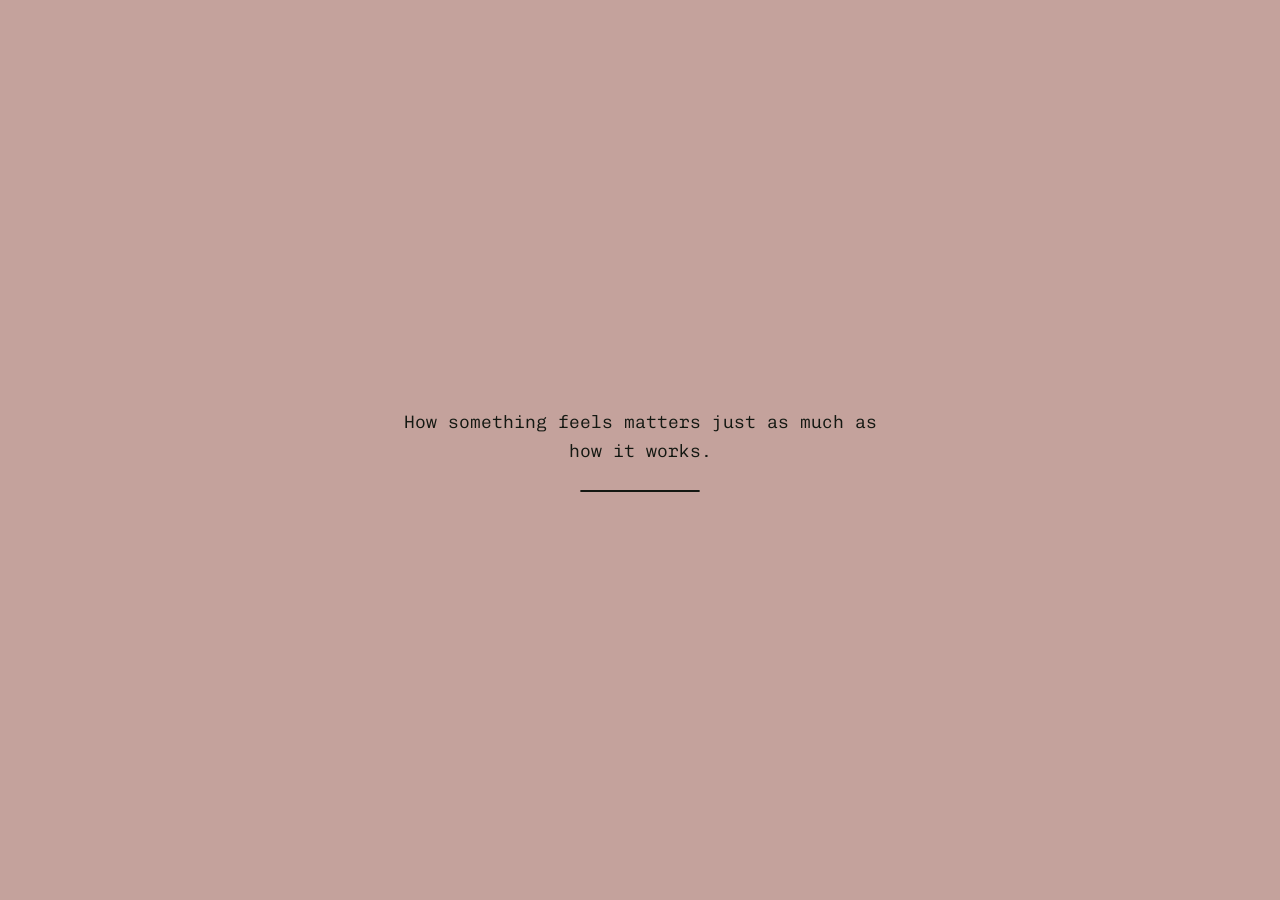
==== commit 1ccc5e43: "Restyle preloader: pink-300 bg, progress bar, and simplified text Co-Authored-By: Claude Opus 4.6 (1" ====
--- a/index.html
+++ b/index.html
@@ -15,7 +15,8 @@
 
   <!-- Preloader -->
   <div class="preloader" id="preloader">
-    <p class="preloader__text">How something feels matters just as much as whether it works.</p>
+    <p class="preloader__text">How something feels matters just as much as how it works.</p>
+    <div class="preloader__bar"><div class="preloader__bar-fill"></div></div>
   </div>
 
   <!-- Navigation -->
@@ -122,10 +123,10 @@
       var preloader = document.getElementById('preloader');
       setTimeout(function() {
         preloader.classList.add('preloader--done');
-      }, 2200);
+      }, 3000);
       setTimeout(function() {
         preloader.style.display = 'none';
-      }, 3000);
+      }, 3800);
     })();
 
     // Seoul time
@@ -174,7 +175,7 @@
         });
       }
 
-      setTimeout(cycle, 2400);
+      setTimeout(cycle, 3200);
     })();
 
     // Capture click position for circle-expand transition
--- a/styles.css
+++ b/styles.css
@@ -545,8 +545,9 @@
   position: fixed;
   inset: 0;
   z-index: 200;
-  background: var(--olive-900);
+  background: var(--pink-300);
   display: flex;
+  flex-direction: column;
   align-items: center;
   justify-content: center;
   padding: var(--space-lg);
@@ -558,9 +559,9 @@
 }
 
 .preloader__text {
-  font-style: italic;
   font-size: var(--text-md);
-  color: var(--color-text-secondary);
+  font-weight: var(--weight-light);
+  color: var(--olive-800);
   max-width: 480px;
   text-align: center;
   line-height: var(--leading-relaxed);
@@ -569,8 +570,31 @@
   animation: preloaderFadeIn 600ms ease-out 200ms forwards;
 }
 
+.preloader__bar {
+  width: 120px;
+  height: 2px;
+  background: oklch(from var(--olive-800) l c h / 0.2);
+  border-radius: 2px;
+  margin-top: var(--space-md);
+  overflow: hidden;
+  opacity: 0;
+  animation: preloaderFadeIn 600ms ease-out 200ms forwards;
+}
+
+.preloader__bar-fill {
+  width: 0%;
+  height: 100%;
+  background: var(--olive-800);
+  border-radius: 2px;
+  animation: preloaderProgress 2400ms ease-in-out 400ms forwards;
+}
+
 @keyframes preloaderFadeIn {
   to { opacity: 1; transform: translateY(0); }
+}
+
+@keyframes preloaderProgress {
+  to { width: 100%; }
 }
 
 /* --- Home --- */
